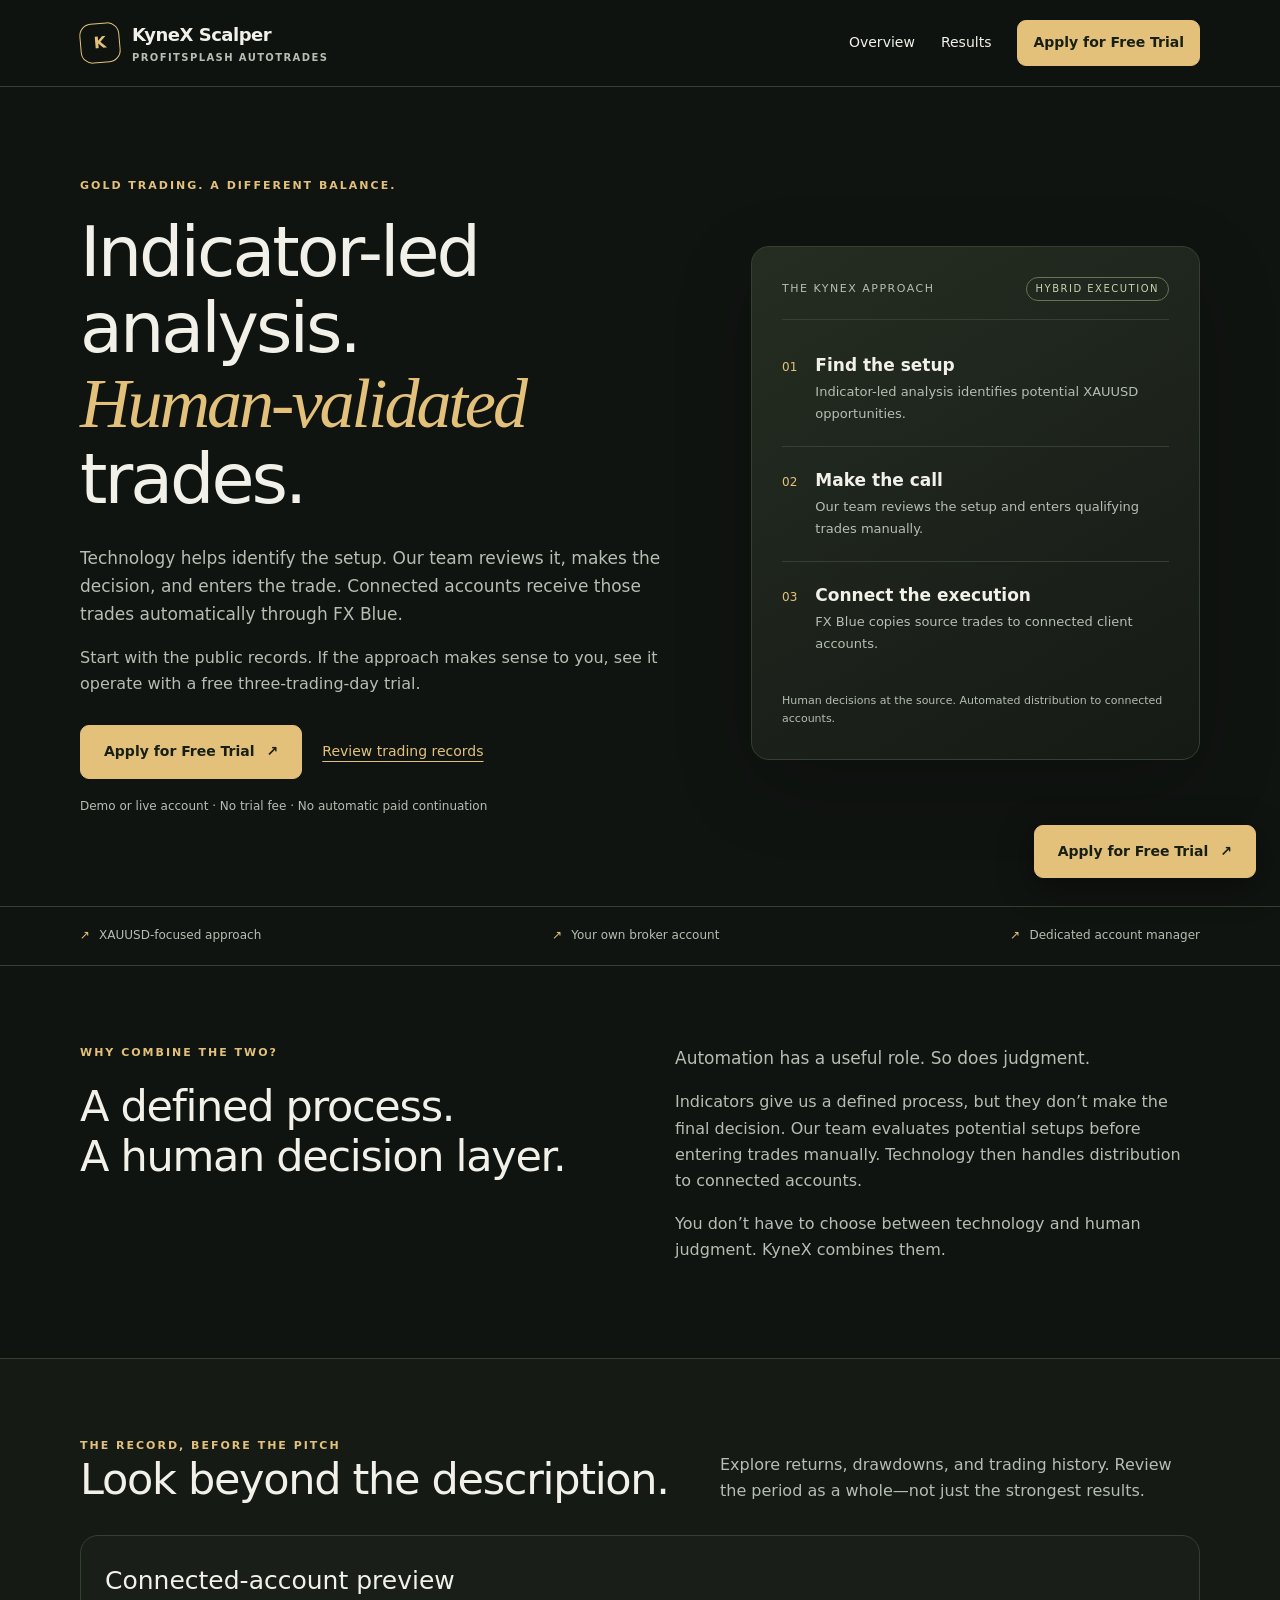
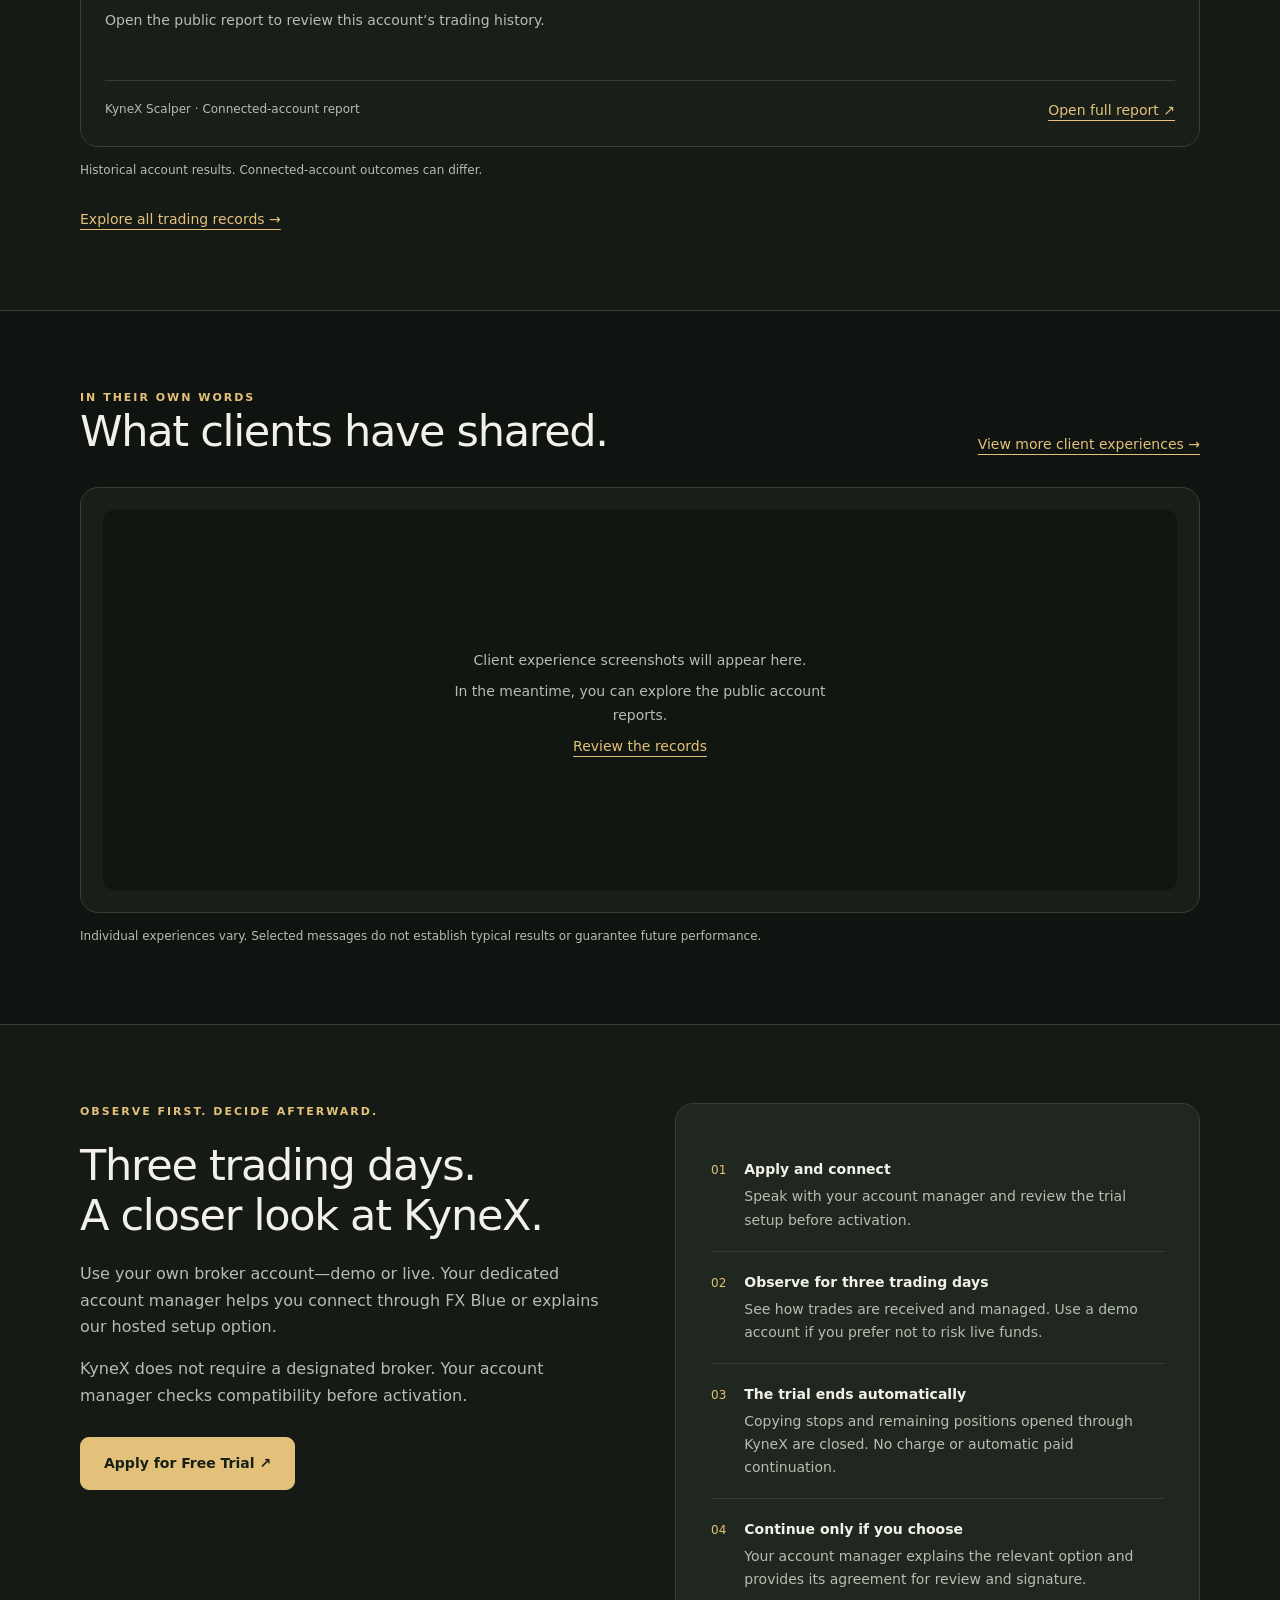
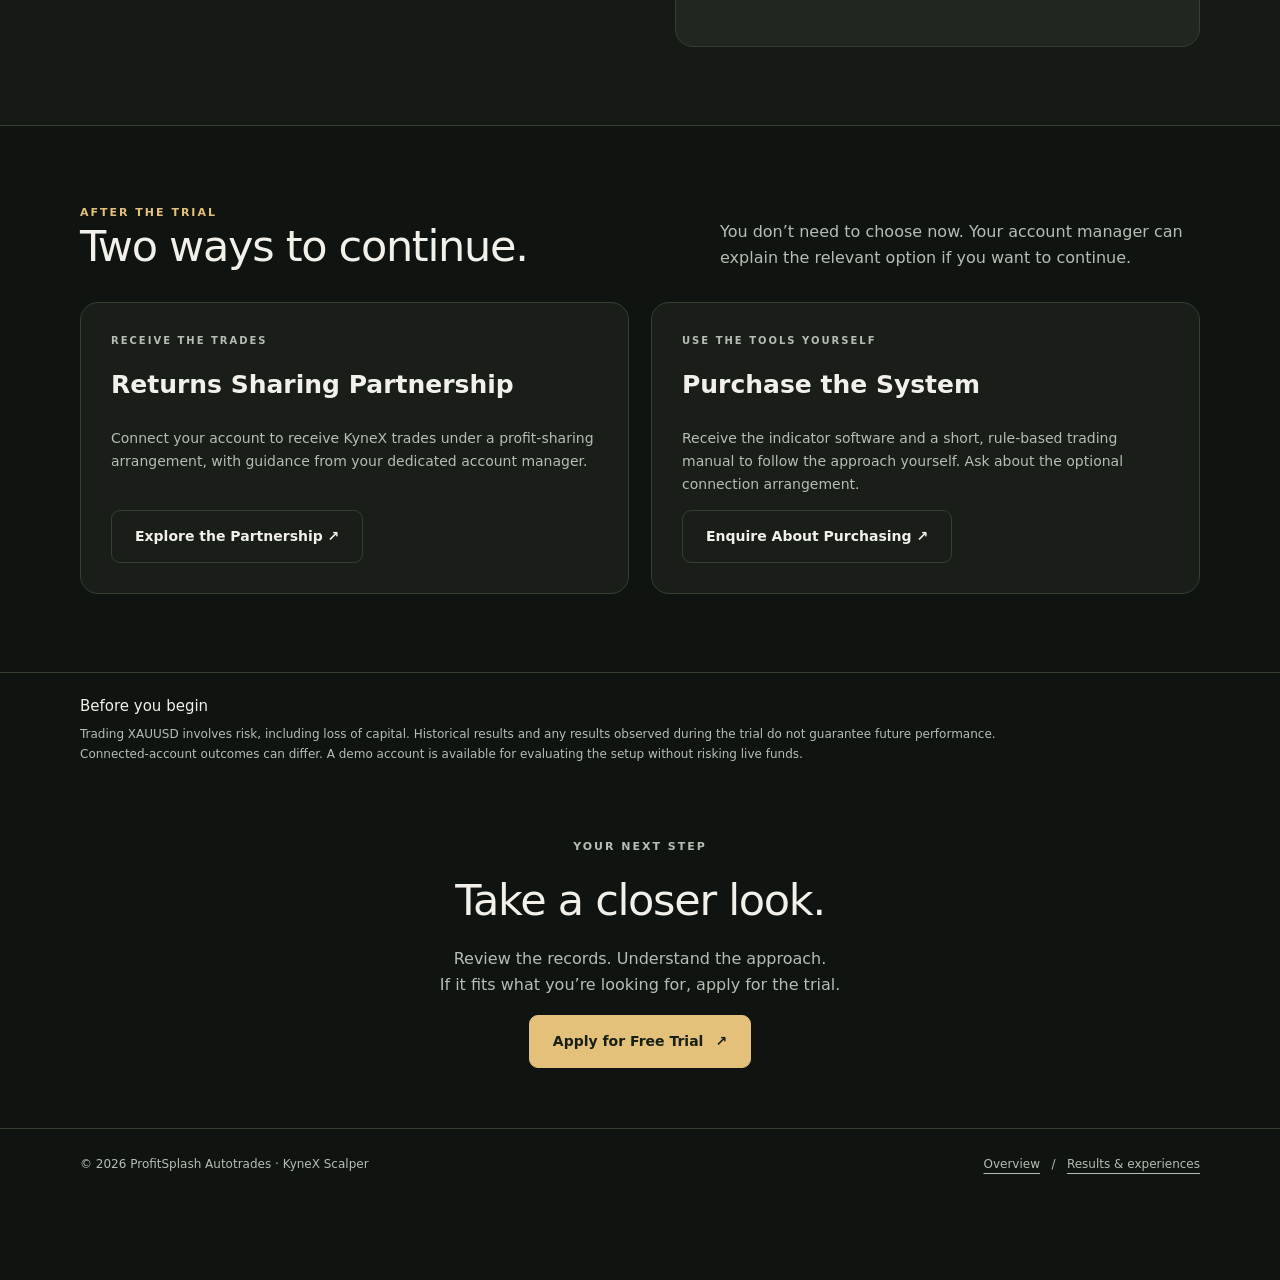
==== kynex-github-pages/index.html @ 438bd8d7 "Add files via upload" ====
<!doctype html>
<html lang="en"><head><meta charset="utf-8"><meta name="viewport" content="width=device-width, initial-scale=1"><meta name="theme-color" content="#101411"><title>KyneX Scalper | ProfitSplash Autotrades</title><meta name="description" content="Indicator-led XAUUSD analysis, human-validated trades, and automated copying. Explore the records and apply for a free three-trading-day trial."><link rel="stylesheet" href="assets/styles.css"></head><body><a class="skip" href="#main">Skip to content</a>
<header class="header"><div class="wrap nav"><a class="brand" href="index.html" aria-label="KyneX Scalper home"><span class="mark" aria-hidden="true">K</span><span class="brand-name">KyneX Scalper<small>ProfitSplash Autotrades</small></span></a><nav class="navlinks" aria-label="Main navigation"><a class="nav-home" href="index.html">Overview</a><a href="results.html" >Results</a><a class="btn small" data-contact="trial" href="https://t.me/theegreatdavid">Apply for Free Trial</a></nav></div></header><main id="main">
<section class="hero"><div class="wrap hero-grid"><div><p class="eyebrow">Gold trading. A different balance.</p><h1>Indicator-led analysis.<br><em>Human-validated</em> trades.</h1><p class="lead">Technology helps identify the setup. Our team reviews it, makes the decision, and enters the trade. Connected accounts receive those trades automatically through FX Blue.</p><p class="muted">Start with the public records. If the approach makes sense to you, see it operate with a free three-trading-day trial.</p><div class="actions"><a class="btn" data-contact="trial" href="https://t.me/theegreatdavid">Apply for Free Trial <span aria-hidden="true">↗</span></a><a class="textlink" href="results.html">Review trading records</a></div><p class="micro">Demo or live account · No trial fee · No automatic paid continuation</p></div><aside class="process-card" aria-label="How the trading process works"><div class="card-top"><span>The KyneX approach</span><span class="pill">Hybrid execution</span></div><div class="process-row"><span class="stepnum">01</span><div><h3>Find the setup</h3><p>Indicator-led analysis identifies potential XAUUSD opportunities.</p></div></div><div class="process-row"><span class="stepnum">02</span><div><h3>Make the call</h3><p>Our team reviews the setup and enters qualifying trades manually.</p></div></div><div class="process-row"><span class="stepnum">03</span><div><h3>Connect the execution</h3><p>FX Blue copies source trades to connected client accounts.</p></div></div><p class="card-note">Human decisions at the source. Automated distribution to connected accounts.</p></aside></div></section>
<div class="band"><div class="wrap"><span>XAUUSD-focused approach</span><span>Your own broker account</span><span>Dedicated account manager</span></div></div>
<section class="section"><div class="wrap split"><div><p class="eyebrow">Why combine the two?</p><h2>A defined process.<br>A human decision layer.</h2></div><div><p class="lead">Automation has a useful role. So does judgment.</p><p class="muted">Indicators give us a defined process, but they don’t make the final decision. Our team evaluates potential setups before entering trades manually. Technology then handles distribution to connected accounts.</p><p class="muted">You don’t have to choose between technology and human judgment. KyneX combines them.</p></div></div></section>
<section class="section alt" id="performance"><div class="wrap"><div class="section-head"><div><p class="eyebrow">The record, before the pitch</p><h2>Look beyond the description.</h2></div><p class="muted">Explore returns, drawdowns, and trading history. Review the period as a whole—not just the strongest results.</p></div><div class="widget-frame"><!-- SHOWMYTRADES HOME WIDGET: Paste the official embed code inside the next div. --><div class="widget-slot" id="home-account-widget"></div><div class="widget-bottom"><span>KyneX Scalper · Connected-account report</span><a class="textlink" href="https://showmytrades.com/account/kynex-scalper" target="_blank" rel="noopener noreferrer">Open full report ↗</a></div></div><p class="fine">Historical account results. Connected-account outcomes can differ.</p><div class="actions"><a class="textlink" href="results.html">Explore all trading records →</a></div></div></section>
<section class="section" id="experiences"><div class="wrap"><div class="section-head"><div><p class="eyebrow">In their own words</p><h2>What clients have shared.</h2></div><a class="textlink" href="results.html#client-experiences">View more client experiences →</a></div><div class="carousel" id="testimonial-carousel" role="region" aria-roledescription="carousel" aria-label="Client experiences"><div class="carousel-stage" id="carousel-stage"><div class="empty-state"><p>Client experience screenshots will appear here.</p><p>In the meantime, you can explore the public account reports.</p><a class="textlink" href="results.html">Review the records</a></div></div><div class="carousel-controls" id="carousel-controls" hidden><button class="iconbtn" id="previous-slide" aria-label="Previous screenshot">←</button><span class="counter" id="slide-counter" aria-live="polite"></span><button class="iconbtn" id="next-slide" aria-label="Next screenshot">→</button><button class="iconbtn" id="toggle-rotation">Pause</button></div><div class="carousel-end" id="carousel-end" hidden><a class="textlink" href="results.html#client-experiences">View more client experiences →</a></div></div><p class="fine">Individual experiences vary. Selected messages do not establish typical results or guarantee future performance.</p></div></section>
<section class="section alt" id="trial"><div class="wrap split"><div><p class="eyebrow">Observe first. Decide afterward.</p><h2>Three trading days.<br>A closer look at KyneX.</h2><p class="muted">Use your own broker account—demo or live. Your dedicated account manager helps you connect through FX Blue or explains our hosted setup option.</p><p class="muted">KyneX does not require a designated broker. Your account manager checks compatibility before activation.</p><div class="actions"><a class="btn" data-contact="trial" href="https://t.me/theegreatdavid">Apply for Free Trial ↗</a></div></div><div class="trial-box"><ol class="trial-list"><li><div><strong>Apply and connect</strong>Speak with your account manager and review the trial setup before activation.</div></li><li><div><strong>Observe for three trading days</strong>See how trades are received and managed. Use a demo account if you prefer not to risk live funds.</div></li><li><div><strong>The trial ends automatically</strong>Copying stops and remaining positions opened through KyneX are closed. No charge or automatic paid continuation.</div></li><li><div><strong>Continue only if you choose</strong>Your account manager explains the relevant option and provides its agreement for review and signature.</div></li></ol></div></div></section>
<section class="section" id="options"><div class="wrap"><div class="section-head"><div><p class="eyebrow">After the trial</p><h2>Two ways to continue.</h2></div><p class="muted">You don’t need to choose now. Your account manager can explain the relevant option if you want to continue.</p></div><div class="plans"><article class="plan"><p class="eyebrow">Receive the trades</p><h3>Returns Sharing Partnership</h3><p>Connect your account to receive KyneX trades under a profit-sharing arrangement, with guidance from your dedicated account manager.</p><a class="btn outline" data-contact="partnership" href="https://t.me/theegreatdavid">Explore the Partnership ↗</a></article><article class="plan"><p class="eyebrow">Use the tools yourself</p><h3>Purchase the System</h3><p>Receive the indicator software and a short, rule-based trading manual to follow the approach yourself. Ask about the optional connection arrangement.</p><a class="btn outline" data-contact="purchase" href="https://t.me/theegreatdavid">Enquire About Purchasing ↗</a></article></div></div></section></main><section class="risk"><div class="wrap"><h2>Before you begin</h2><p>Trading XAUUSD involves risk, including loss of capital. Historical results and any results observed during the trial do not guarantee future performance. Connected-account outcomes can differ. A demo account is available for evaluating the setup without risking live funds.</p></div></section>
<section class="closing"><div class="wrap"><p class="eyebrow">Your next step</p><h2>Take a closer look.</h2><p>Review the records. Understand the approach.<br>If it fits what you’re looking for, apply for the trial.</p><a class="btn" data-contact="trial" href="https://t.me/theegreatdavid">Apply for Free Trial <span aria-hidden="true">↗</span></a></div></section>
<footer><div class="wrap"><span>© <span data-year></span> ProfitSplash Autotrades · KyneX Scalper</span><span><a href="index.html">Overview</a> &nbsp; / &nbsp; <a href="results.html">Results &amp; experiences</a></span></div></footer>
<a class="btn floating" data-contact="trial" href="https://t.me/theegreatdavid">Apply for Free Trial <span aria-hidden="true">↗</span></a>
<dialog class="dialog" id="image-dialog" aria-labelledby="image-title"><div class="dialog-head"><p id="image-title">Client experience</p><button class="iconbtn" id="dialog-close" aria-label="Close enlarged screenshot">Close ×</button></div><img id="dialog-image" alt=""></dialog>
<script src="assets/config.js"></script><script src="assets/main.js"></script></body></html>
---- kynex-github-pages/assets/styles.css ----
:root{--bg:#101411;--surface:#191e19;--surface2:#20271f;--text:#f2f1e9;--muted:#b5beb2;--line:#344031;--accent:#e3c17b;--ink:#182016;--radius:18px}*{box-sizing:border-box}html{scroll-behavior:smooth;scroll-padding-top:100px}body{margin:0;background:var(--bg);color:var(--text);font:16px/1.65 system-ui,-apple-system,BlinkMacSystemFont,"Segoe UI",sans-serif}a{color:inherit;text-underline-offset:5px}button{font:inherit}button,a{-webkit-tap-highlight-color:transparent}button:focus-visible,a:focus-visible{outline:3px solid var(--accent);outline-offset:5px}button{cursor:pointer}img{max-width:100%;display:block}.wrap{width:min(1120px,calc(100% - 48px));margin:auto}.skip{position:absolute;left:12px;top:-90px;background:var(--accent);color:var(--ink);padding:12px;z-index:50}.skip:focus{top:10px}.header{position:sticky;top:0;z-index:20;background:#101411f2;border-bottom:1px solid var(--line);backdrop-filter:blur(14px)}.nav{min-height:86px;display:flex;align-items:center;justify-content:space-between;gap:24px}.brand{text-decoration:none;display:flex;gap:12px;align-items:center}.mark{width:40px;height:40px;display:grid;place-items:center;border:1px solid var(--accent);border-radius:12px;color:var(--accent);font-weight:750;transform:rotate(-5deg)}.brand-name{font-size:18px;font-weight:650;letter-spacing:-.5px}.brand small{display:block;font-size:10px;color:var(--muted);letter-spacing:1.4px;text-transform:uppercase}.navlinks{display:flex;gap:26px;align-items:center}.navlinks a{text-decoration:none;font-size:14px}.navlinks a[aria-current]{color:var(--accent)}.btn{display:inline-flex;align-items:center;justify-content:center;gap:12px;background:var(--accent);color:var(--ink);padding:14px 23px;border-radius:9px;text-decoration:none;border:1px solid var(--accent);font-size:14px;font-weight:650;transition:transform .2s,background .2s}.btn:hover{background:#f0d69e;transform:translateY(-2px)}.btn.outline{background:transparent;color:var(--text);border-color:var(--line)}.btn.small{padding:10px 15px}.textlink{color:var(--accent);font-size:14px}.eyebrow{text-transform:uppercase;letter-spacing:2px;font-size:11px;font-weight:650;color:var(--accent);margin:0 0 20px}.hero{padding:90px 0 78px;position:relative;overflow:hidden}.hero-grid{display:grid;grid-template-columns:1.35fr 1fr;gap:65px;align-items:center}h1,h2,h3,p{margin-top:0}h1{font-size:clamp(40px,5.7vw,70px);font-weight:500;line-height:1.08;letter-spacing:-3px;margin-bottom:26px}h1 em{font-family:Georgia,serif;font-weight:400;color:var(--accent)}h2{font-size:clamp(29px,3.5vw,43px);line-height:1.16;font-weight:500;letter-spacing:-1.3px;margin-bottom:20px}h3{font-size:20px;font-weight:550;line-height:1.3}.lead{font-size:17px;color:var(--muted);max-width:610px}.actions{display:flex;gap:20px;align-items:center;flex-wrap:wrap;margin-top:28px}.micro{font-size:12px;color:var(--muted);margin-top:18px}.process-card{border:1px solid var(--line);border-radius:var(--radius);padding:30px;background:linear-gradient(150deg,#252d22,#151a15);box-shadow:0 25px 80px #0003}.card-top{display:flex;justify-content:space-between;align-items:center;border-bottom:1px solid var(--line);padding-bottom:18px;margin-bottom:12px;font-size:11px;text-transform:uppercase;letter-spacing:1.5px;color:var(--muted)}.pill{border:1px solid #657454;border-radius:20px;padding:3px 9px;color:#c4d4ae;font-size:10px}.process-row{display:flex;gap:18px;padding:22px 0;border-bottom:1px solid var(--line)}.process-row:last-of-type{border-bottom:0}.stepnum{color:var(--accent);font-size:12px;padding-top:4px}.process-row h3{margin-bottom:5px;font-size:17px}.process-row p{font-size:13px;color:var(--muted);margin:0}.card-note{font-size:11px;color:var(--muted);margin:16px 0 0}.band{border-top:1px solid var(--line);border-bottom:1px solid var(--line);padding:19px 0}.band .wrap{display:flex;justify-content:space-between;gap:18px;flex-wrap:wrap;font-size:12px;color:var(--muted)}.band span:before{content:'↗';color:var(--accent);margin-right:9px}.section{padding:78px 0}.section.alt{background:#151a15;border-block:1px solid var(--line)}.split{display:grid;grid-template-columns:1fr 1fr;gap:70px;align-items:start}.muted{color:var(--muted)}.section-head{display:flex;justify-content:space-between;gap:30px;align-items:end;margin-bottom:30px}.section-head h2{margin-bottom:0}.section-head p{max-width:480px;margin-bottom:0}.widget-frame{border:1px solid var(--line);border-radius:var(--radius);background:var(--surface);padding:24px;overflow:hidden}.widget-slot:empty:before{content:'Connected-account preview';display:block;font-size:25px;color:var(--text);margin-bottom:8px}.widget-slot:empty:after{content:'Open the public report to review this account’s trading history.';display:block;color:var(--muted);font-size:14px}.widget-slot{min-height:120px}.widget-slot iframe{max-width:100%;border:0}.widget-bottom{padding-top:18px;border-top:1px solid var(--line);display:flex;gap:15px;justify-content:space-between;align-items:center;font-size:12px;color:var(--muted)}.fine{font-size:12px;color:var(--muted);margin:14px 0 0}.carousel{border:1px solid var(--line);border-radius:var(--radius);padding:22px;background:var(--surface)}.carousel-stage{height:380px;display:grid;place-items:center;overflow:hidden;background:#111610;border-radius:10px;touch-action:pan-y}.slide-button{width:100%;height:100%;border:0;background:transparent;padding:8px;display:grid;place-items:center}.slide-button img{height:100%;max-height:360px;width:100%;object-fit:contain}.empty-state{text-align:center;padding:30px;color:var(--muted);max-width:480px;font-size:14px}.empty-state p{margin:8px 0}.carousel-controls{display:flex;align-items:center;gap:12px;justify-content:center;padding-top:18px}.iconbtn{background:transparent;border:1px solid var(--line);border-radius:8px;color:var(--text);min-height:42px;min-width:42px;padding:6px 12px}.iconbtn:hover{border-color:var(--accent)}.iconbtn:disabled{opacity:.4;cursor:default}.counter{font-size:12px;min-width:65px;text-align:center;color:var(--muted)}.carousel-end{text-align:center;padding:18px 0 0}.trial-box{background:var(--surface2);border:1px solid var(--line);padding:35px;border-radius:var(--radius)}.trial-list{list-style:none;margin:0;padding:0;counter-reset:trial}.trial-list li{display:flex;gap:18px;padding:19px 0;border-bottom:1px solid var(--line);font-size:14px;color:var(--muted)}.trial-list li:last-child{border-bottom:0}.trial-list li:before{counter-increment:trial;content:'0' counter(trial);color:var(--accent);font-size:12px;padding-top:3px}.trial-list strong{display:block;color:var(--text);font-weight:550;margin-bottom:4px}.plans{display:grid;grid-template-columns:1fr 1fr;gap:22px}.plan{padding:30px;border:1px solid var(--line);border-radius:var(--radius);display:flex;flex-direction:column;background:var(--surface)}.plan p{color:var(--muted);font-size:14px}.plan .btn{margin-top:auto;align-self:start}.plan .eyebrow{font-size:10px}.plan h3{font-size:25px}.risk{padding:25px 0;border-top:1px solid var(--line)}.risk h2{font-size:15px;letter-spacing:0;margin-bottom:10px}.risk p{max-width:950px;color:var(--muted);font-size:12px;margin:0}.closing{text-align:center;padding:48px 0 60px}.closing p{color:var(--muted)}footer{border-top:1px solid var(--line);padding:26px 0 105px;color:var(--muted);font-size:12px}footer .wrap{display:flex;justify-content:space-between;gap:20px;flex-wrap:wrap}.floating{position:fixed;bottom:calc(22px + env(safe-area-inset-bottom));right:24px;z-index:25;box-shadow:0 8px 35px #0007}.reports{display:grid;grid-template-columns:1fr 1fr;gap:24px}.report h3{margin-bottom:16px}.report .widget-slot{min-height:150px}.gallery{display:grid;grid-template-columns:repeat(3,1fr);gap:20px}.gallery-item{background:var(--surface);border:1px solid var(--line);border-radius:12px;padding:12px;cursor:pointer}.gallery-item img{width:100%;height:260px;object-fit:contain}.gallery-footer{text-align:center;margin-top:28px}.dialog{background:#111610;color:var(--text);border:1px solid var(--line);border-radius:14px;width:min(900px,95vw);max-height:94vh;padding:16px}.dialog::backdrop{background:#000d}.dialog-head{display:flex;align-items:center;justify-content:space-between;gap:20px;margin-bottom:12px}.dialog-head p{margin:0;color:var(--muted);font-size:12px}.dialog img{max-height:76vh;object-fit:contain;margin:auto}.sr-only{position:absolute;width:1px;height:1px;padding:0;margin:-1px;overflow:hidden;clip:rect(0,0,0,0);white-space:nowrap;border:0}.results-intro{padding:70px 0 35px;max-width:800px}.results-intro h1{font-size:clamp(40px,5vw,60px)}[hidden]{display:none!important}@media(max-width:850px){.hero-grid,.split{grid-template-columns:1fr;gap:35px}.hero{padding:55px 0}.hero-grid{max-width:650px}.process-card{padding:22px}.section{padding:55px 0}.section-head{align-items:start;flex-direction:column;gap:15px}.reports{grid-template-columns:1fr}.gallery{grid-template-columns:1fr 1fr}.navlinks{gap:17px}.navlinks .btn{display:none}}@media(max-width:520px){.wrap{width:calc(100% - 32px)}.nav{min-height:76px;gap:12px}.brand-name{font-size:16px}.brand small{font-size:8px}.mark{width:32px;height:32px}.navlinks{gap:12px}.navlinks a{font-size:12px}.nav-home{display:none}h1{letter-spacing:-1.8px}.plans{grid-template-columns:1fr}.trial-box,.plan,.widget-frame{padding:22px}.actions{gap:16px}.actions .btn{width:100%}.band .wrap{display:grid;gap:8px}.carousel{padding:12px}.carousel-stage{height:340px}.slide-button img{max-height:320px}.gallery{gap:12px}.gallery-item img{height:200px}.floating{right:16px;bottom:calc(14px + env(safe-area-inset-bottom));padding:12px 18px}.widget-bottom{align-items:start;flex-direction:column}.section-head .textlink{align-self:start}}@media(prefers-reduced-motion:reduce){html{scroll-behavior:auto}*,*:before,*:after{transition:none!important;animation:none!important}}
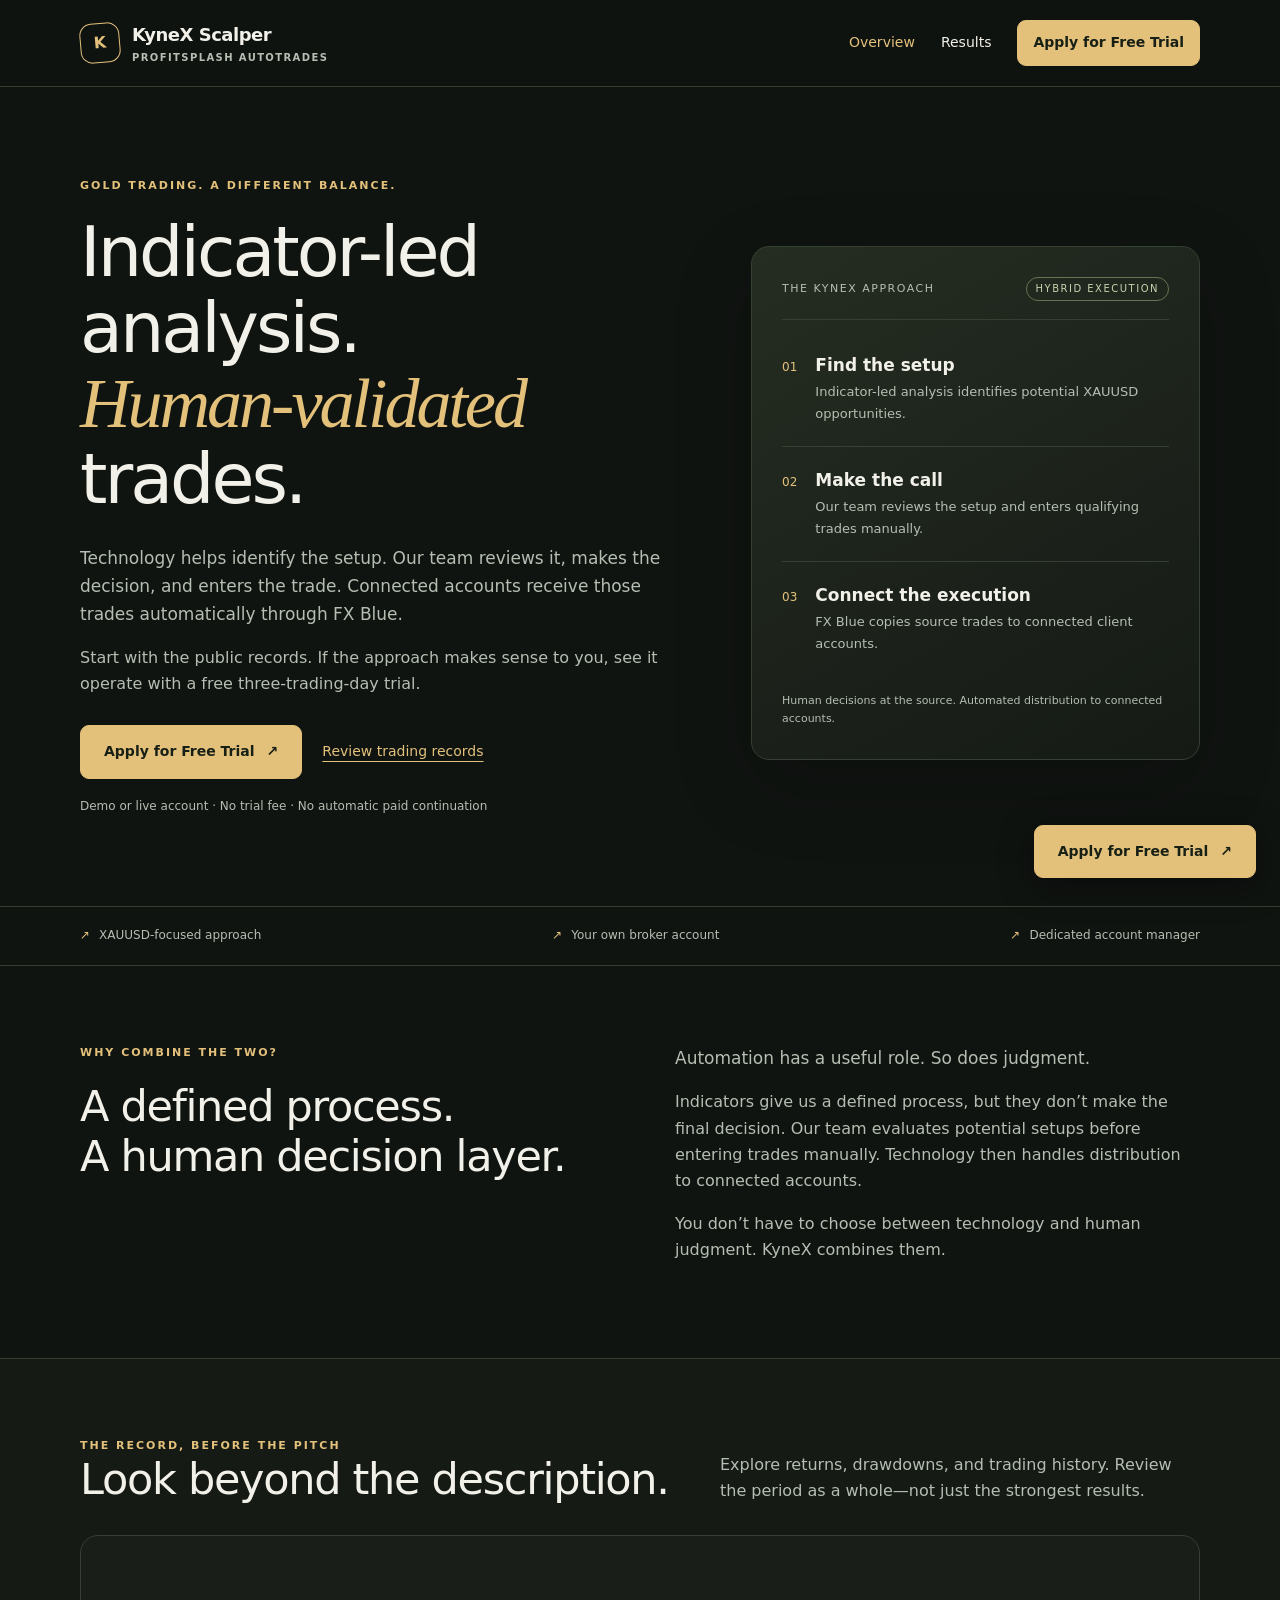
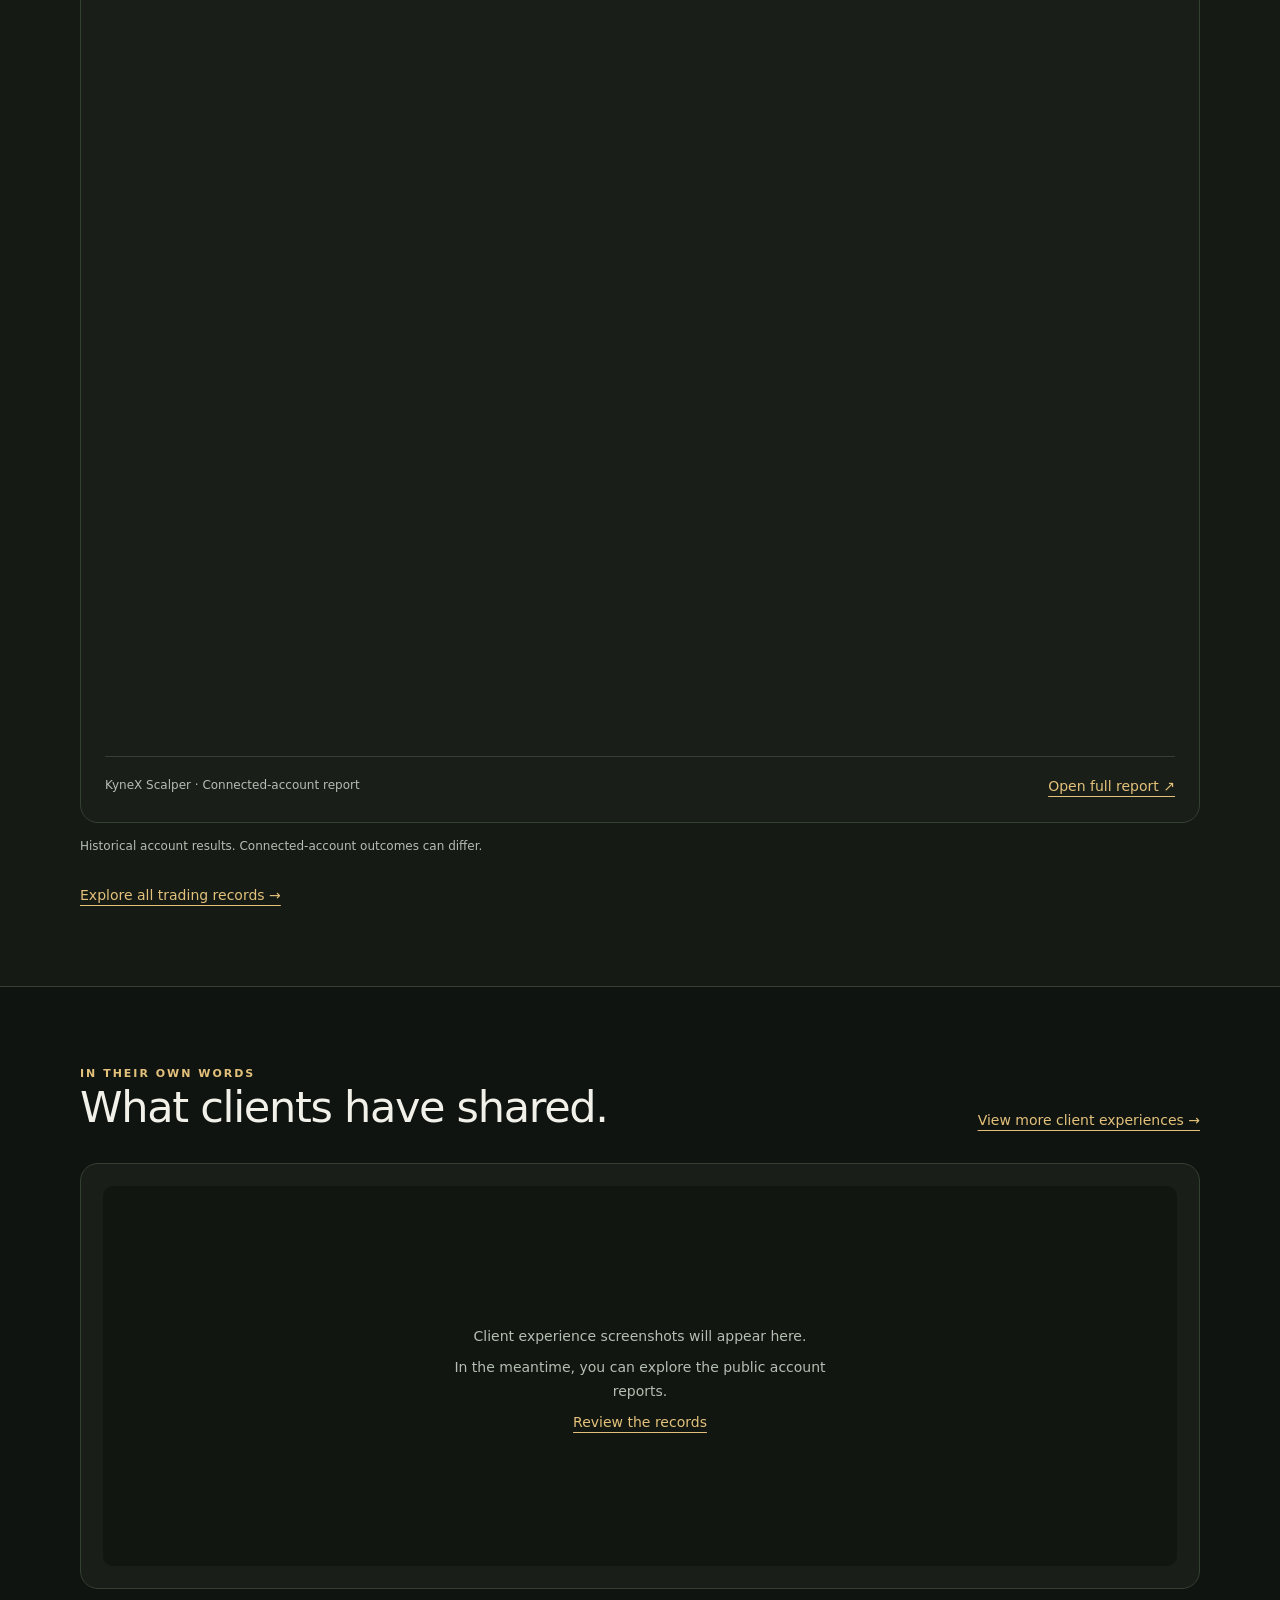
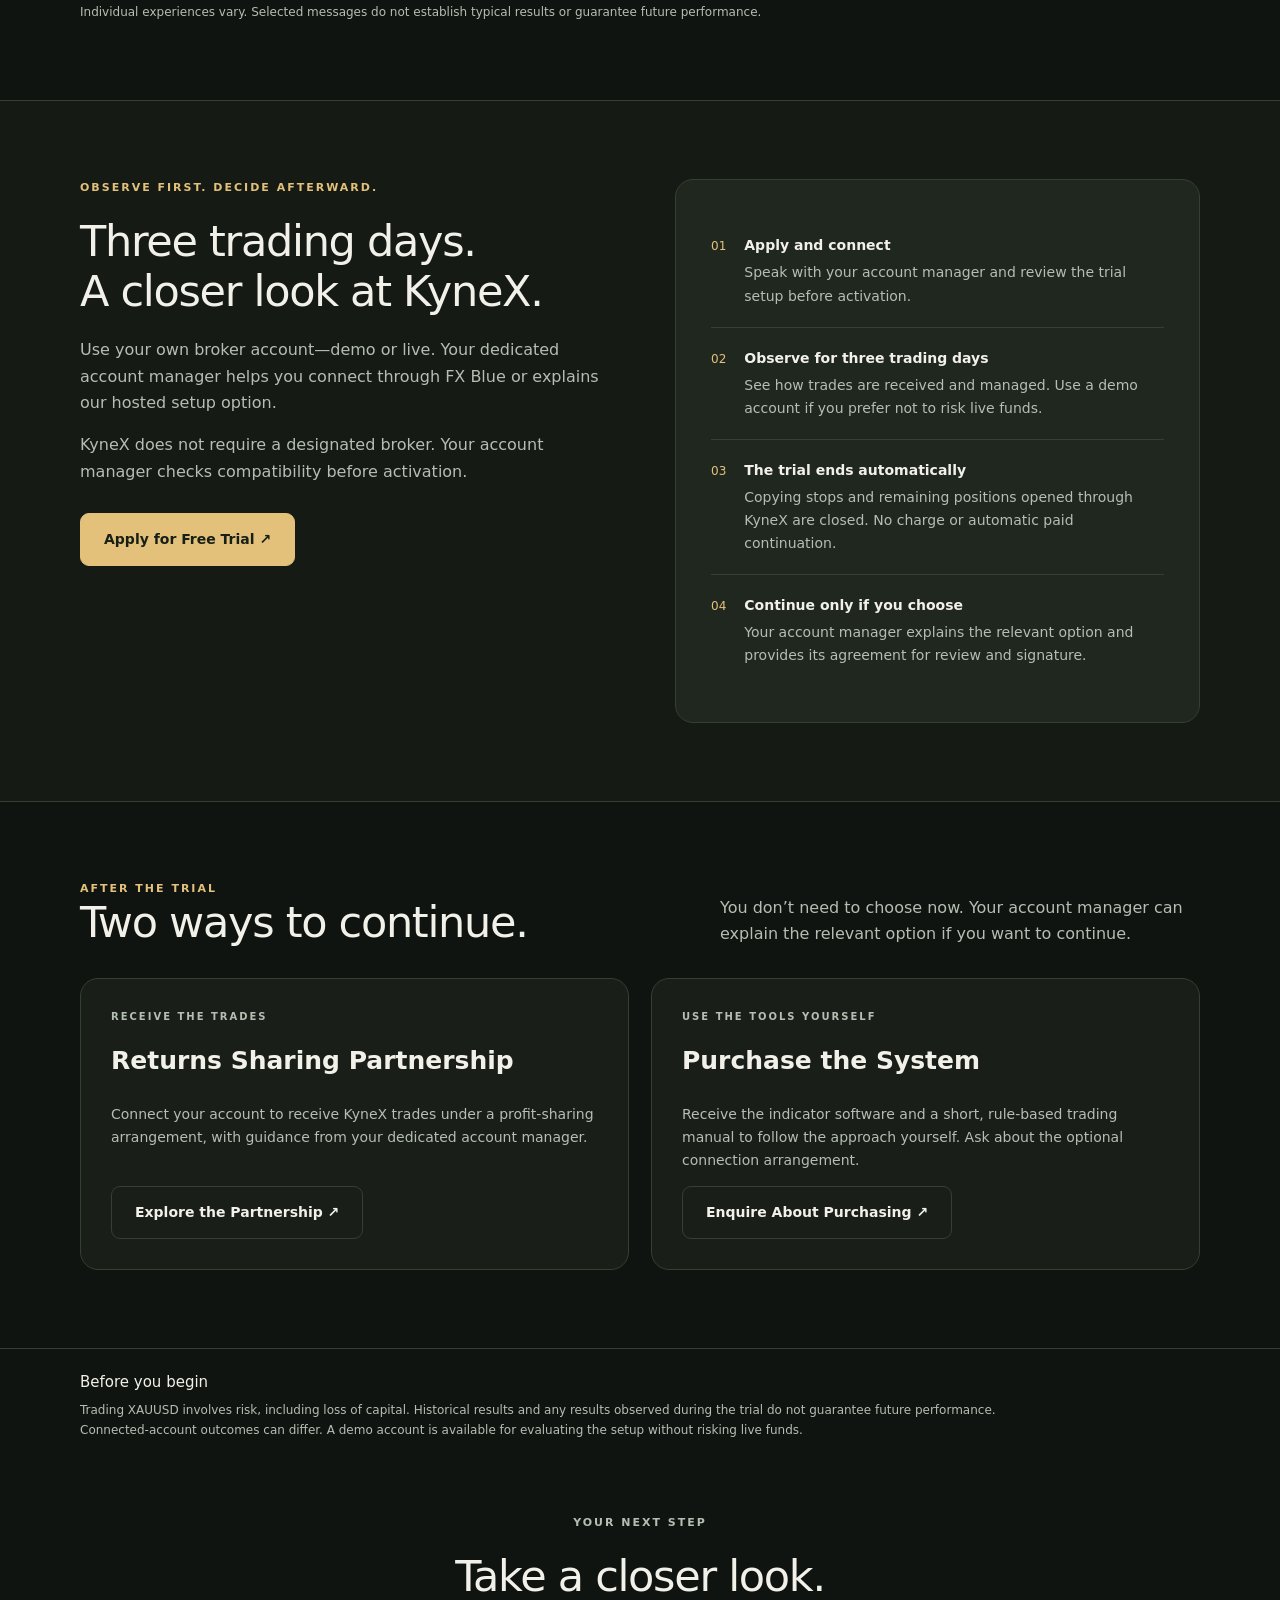
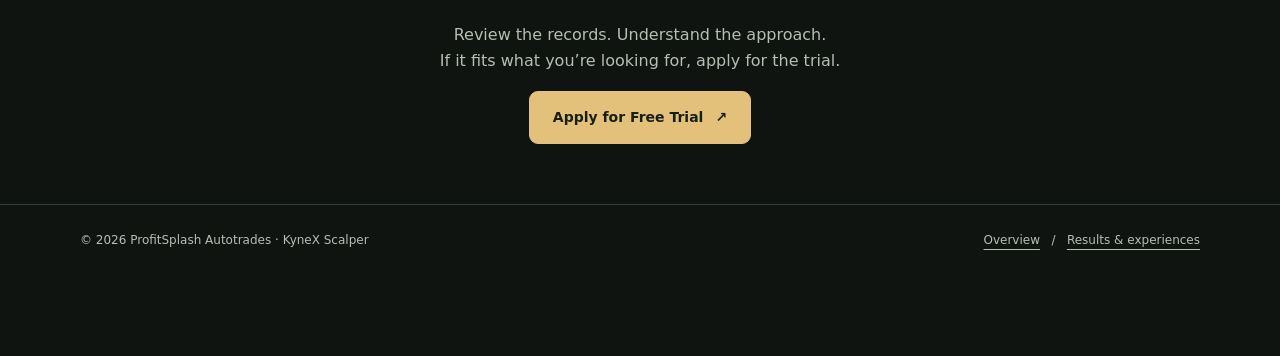
==== commit e2983277: "Update index.html" ====
--- a/kynex-github-pages/index.html
+++ b/kynex-github-pages/index.html
@@ -1,15 +1,624 @@
 <!doctype html>
-<html lang="en"><head><meta charset="utf-8"><meta name="viewport" content="width=device-width, initial-scale=1"><meta name="theme-color" content="#101411"><title>KyneX Scalper | ProfitSplash Autotrades</title><meta name="description" content="Indicator-led XAUUSD analysis, human-validated trades, and automated copying. Explore the records and apply for a free three-trading-day trial."><link rel="stylesheet" href="assets/styles.css"></head><body><a class="skip" href="#main">Skip to content</a>
-<header class="header"><div class="wrap nav"><a class="brand" href="index.html" aria-label="KyneX Scalper home"><span class="mark" aria-hidden="true">K</span><span class="brand-name">KyneX Scalper<small>ProfitSplash Autotrades</small></span></a><nav class="navlinks" aria-label="Main navigation"><a class="nav-home" href="index.html">Overview</a><a href="results.html" >Results</a><a class="btn small" data-contact="trial" href="https://t.me/theegreatdavid">Apply for Free Trial</a></nav></div></header><main id="main">
-<section class="hero"><div class="wrap hero-grid"><div><p class="eyebrow">Gold trading. A different balance.</p><h1>Indicator-led analysis.<br><em>Human-validated</em> trades.</h1><p class="lead">Technology helps identify the setup. Our team reviews it, makes the decision, and enters the trade. Connected accounts receive those trades automatically through FX Blue.</p><p class="muted">Start with the public records. If the approach makes sense to you, see it operate with a free three-trading-day trial.</p><div class="actions"><a class="btn" data-contact="trial" href="https://t.me/theegreatdavid">Apply for Free Trial <span aria-hidden="true">↗</span></a><a class="textlink" href="results.html">Review trading records</a></div><p class="micro">Demo or live account · No trial fee · No automatic paid continuation</p></div><aside class="process-card" aria-label="How the trading process works"><div class="card-top"><span>The KyneX approach</span><span class="pill">Hybrid execution</span></div><div class="process-row"><span class="stepnum">01</span><div><h3>Find the setup</h3><p>Indicator-led analysis identifies potential XAUUSD opportunities.</p></div></div><div class="process-row"><span class="stepnum">02</span><div><h3>Make the call</h3><p>Our team reviews the setup and enters qualifying trades manually.</p></div></div><div class="process-row"><span class="stepnum">03</span><div><h3>Connect the execution</h3><p>FX Blue copies source trades to connected client accounts.</p></div></div><p class="card-note">Human decisions at the source. Automated distribution to connected accounts.</p></aside></div></section>
-<div class="band"><div class="wrap"><span>XAUUSD-focused approach</span><span>Your own broker account</span><span>Dedicated account manager</span></div></div>
-<section class="section"><div class="wrap split"><div><p class="eyebrow">Why combine the two?</p><h2>A defined process.<br>A human decision layer.</h2></div><div><p class="lead">Automation has a useful role. So does judgment.</p><p class="muted">Indicators give us a defined process, but they don’t make the final decision. Our team evaluates potential setups before entering trades manually. Technology then handles distribution to connected accounts.</p><p class="muted">You don’t have to choose between technology and human judgment. KyneX combines them.</p></div></div></section>
-<section class="section alt" id="performance"><div class="wrap"><div class="section-head"><div><p class="eyebrow">The record, before the pitch</p><h2>Look beyond the description.</h2></div><p class="muted">Explore returns, drawdowns, and trading history. Review the period as a whole—not just the strongest results.</p></div><div class="widget-frame"><!-- SHOWMYTRADES HOME WIDGET: Paste the official embed code inside the next div. --><div class="widget-slot" id="home-account-widget"></div><div class="widget-bottom"><span>KyneX Scalper · Connected-account report</span><a class="textlink" href="https://showmytrades.com/account/kynex-scalper" target="_blank" rel="noopener noreferrer">Open full report ↗</a></div></div><p class="fine">Historical account results. Connected-account outcomes can differ.</p><div class="actions"><a class="textlink" href="results.html">Explore all trading records →</a></div></div></section>
-<section class="section" id="experiences"><div class="wrap"><div class="section-head"><div><p class="eyebrow">In their own words</p><h2>What clients have shared.</h2></div><a class="textlink" href="results.html#client-experiences">View more client experiences →</a></div><div class="carousel" id="testimonial-carousel" role="region" aria-roledescription="carousel" aria-label="Client experiences"><div class="carousel-stage" id="carousel-stage"><div class="empty-state"><p>Client experience screenshots will appear here.</p><p>In the meantime, you can explore the public account reports.</p><a class="textlink" href="results.html">Review the records</a></div></div><div class="carousel-controls" id="carousel-controls" hidden><button class="iconbtn" id="previous-slide" aria-label="Previous screenshot">←</button><span class="counter" id="slide-counter" aria-live="polite"></span><button class="iconbtn" id="next-slide" aria-label="Next screenshot">→</button><button class="iconbtn" id="toggle-rotation">Pause</button></div><div class="carousel-end" id="carousel-end" hidden><a class="textlink" href="results.html#client-experiences">View more client experiences →</a></div></div><p class="fine">Individual experiences vary. Selected messages do not establish typical results or guarantee future performance.</p></div></section>
-<section class="section alt" id="trial"><div class="wrap split"><div><p class="eyebrow">Observe first. Decide afterward.</p><h2>Three trading days.<br>A closer look at KyneX.</h2><p class="muted">Use your own broker account—demo or live. Your dedicated account manager helps you connect through FX Blue or explains our hosted setup option.</p><p class="muted">KyneX does not require a designated broker. Your account manager checks compatibility before activation.</p><div class="actions"><a class="btn" data-contact="trial" href="https://t.me/theegreatdavid">Apply for Free Trial ↗</a></div></div><div class="trial-box"><ol class="trial-list"><li><div><strong>Apply and connect</strong>Speak with your account manager and review the trial setup before activation.</div></li><li><div><strong>Observe for three trading days</strong>See how trades are received and managed. Use a demo account if you prefer not to risk live funds.</div></li><li><div><strong>The trial ends automatically</strong>Copying stops and remaining positions opened through KyneX are closed. No charge or automatic paid continuation.</div></li><li><div><strong>Continue only if you choose</strong>Your account manager explains the relevant option and provides its agreement for review and signature.</div></li></ol></div></div></section>
-<section class="section" id="options"><div class="wrap"><div class="section-head"><div><p class="eyebrow">After the trial</p><h2>Two ways to continue.</h2></div><p class="muted">You don’t need to choose now. Your account manager can explain the relevant option if you want to continue.</p></div><div class="plans"><article class="plan"><p class="eyebrow">Receive the trades</p><h3>Returns Sharing Partnership</h3><p>Connect your account to receive KyneX trades under a profit-sharing arrangement, with guidance from your dedicated account manager.</p><a class="btn outline" data-contact="partnership" href="https://t.me/theegreatdavid">Explore the Partnership ↗</a></article><article class="plan"><p class="eyebrow">Use the tools yourself</p><h3>Purchase the System</h3><p>Receive the indicator software and a short, rule-based trading manual to follow the approach yourself. Ask about the optional connection arrangement.</p><a class="btn outline" data-contact="purchase" href="https://t.me/theegreatdavid">Enquire About Purchasing ↗</a></article></div></div></section></main><section class="risk"><div class="wrap"><h2>Before you begin</h2><p>Trading XAUUSD involves risk, including loss of capital. Historical results and any results observed during the trial do not guarantee future performance. Connected-account outcomes can differ. A demo account is available for evaluating the setup without risking live funds.</p></div></section>
-<section class="closing"><div class="wrap"><p class="eyebrow">Your next step</p><h2>Take a closer look.</h2><p>Review the records. Understand the approach.<br>If it fits what you’re looking for, apply for the trial.</p><a class="btn" data-contact="trial" href="https://t.me/theegreatdavid">Apply for Free Trial <span aria-hidden="true">↗</span></a></div></section>
-<footer><div class="wrap"><span>© <span data-year></span> ProfitSplash Autotrades · KyneX Scalper</span><span><a href="index.html">Overview</a> &nbsp; / &nbsp; <a href="results.html">Results &amp; experiences</a></span></div></footer>
-<a class="btn floating" data-contact="trial" href="https://t.me/theegreatdavid">Apply for Free Trial <span aria-hidden="true">↗</span></a>
-<dialog class="dialog" id="image-dialog" aria-labelledby="image-title"><div class="dialog-head"><p id="image-title">Client experience</p><button class="iconbtn" id="dialog-close" aria-label="Close enlarged screenshot">Close ×</button></div><img id="dialog-image" alt=""></dialog>
-<script src="assets/config.js"></script><script src="assets/main.js"></script></body></html>+<html lang="en">
+<head>
+  <meta charset="utf-8">
+  <meta name="viewport" content="width=device-width, initial-scale=1">
+  <meta name="theme-color" content="#101411">
+
+  <title>KyneX Scalper | ProfitSplash Autotrades</title>
+
+  <meta
+    name="description"
+    content="Indicator-led XAUUSD analysis, human-validated trades, and automated copying. Explore the records and apply for a free three-trading-day trial."
+  >
+
+  <link rel="stylesheet" href="assets/styles.css">
+</head>
+
+<body>
+  <a class="skip" href="#main">Skip to content</a>
+
+  <!-- HEADER -->
+  <header class="header">
+    <div class="wrap nav">
+      <a
+        class="brand"
+        href="index.html"
+        aria-label="KyneX Scalper home"
+      >
+        <span class="mark" aria-hidden="true">K</span>
+
+        <span class="brand-name">
+          KyneX Scalper
+          <small>ProfitSplash Autotrades</small>
+        </span>
+      </a>
+
+      <nav class="navlinks" aria-label="Main navigation">
+        <a
+          class="nav-home"
+          href="index.html"
+          aria-current="page"
+        >
+          Overview
+        </a>
+
+        <a href="results.html">Results</a>
+
+        <a
+          class="btn small"
+          data-contact="trial"
+          href="https://t.me/theegreatdavid"
+        >
+          Apply for Free Trial
+        </a>
+      </nav>
+    </div>
+  </header>
+
+  <main id="main">
+
+    <!-- HERO -->
+    <section class="hero">
+      <div class="wrap hero-grid">
+        <div>
+          <p class="eyebrow">
+            Gold trading. A different balance.
+          </p>
+
+          <h1>
+            Indicator-led analysis.<br>
+            <em>Human-validated</em> trades.
+          </h1>
+
+          <p class="lead">
+            Technology helps identify the setup. Our team reviews it,
+            makes the decision, and enters the trade. Connected accounts
+            receive those trades automatically through FX Blue.
+          </p>
+
+          <p class="muted">
+            Start with the public records. If the approach makes sense
+            to you, see it operate with a free three-trading-day trial.
+          </p>
+
+          <div class="actions">
+            <a
+              class="btn"
+              data-contact="trial"
+              href="https://t.me/theegreatdavid"
+            >
+              Apply for Free Trial
+              <span aria-hidden="true">↗</span>
+            </a>
+
+            <a class="textlink" href="results.html">
+              Review trading records
+            </a>
+          </div>
+
+          <p class="micro">
+            Demo or live account · No trial fee · No automatic paid continuation
+          </p>
+        </div>
+
+        <aside
+          class="process-card"
+          aria-label="How the trading process works"
+        >
+          <div class="card-top">
+            <span>The KyneX approach</span>
+            <span class="pill">Hybrid execution</span>
+          </div>
+
+          <div class="process-row">
+            <span class="stepnum">01</span>
+
+            <div>
+              <h3>Find the setup</h3>
+
+              <p>
+                Indicator-led analysis identifies potential
+                XAUUSD opportunities.
+              </p>
+            </div>
+          </div>
+
+          <div class="process-row">
+            <span class="stepnum">02</span>
+
+            <div>
+              <h3>Make the call</h3>
+
+              <p>
+                Our team reviews the setup and enters
+                qualifying trades manually.
+              </p>
+            </div>
+          </div>
+
+          <div class="process-row">
+            <span class="stepnum">03</span>
+
+            <div>
+              <h3>Connect the execution</h3>
+
+              <p>
+                FX Blue copies source trades to connected
+                client accounts.
+              </p>
+            </div>
+          </div>
+
+          <p class="card-note">
+            Human decisions at the source. Automated distribution
+            to connected accounts.
+          </p>
+        </aside>
+      </div>
+    </section>
+
+    <!-- FEATURE BAND -->
+    <div class="band">
+      <div class="wrap">
+        <span>XAUUSD-focused approach</span>
+        <span>Your own broker account</span>
+        <span>Dedicated account manager</span>
+      </div>
+    </div>
+
+    <!-- HYBRID APPROACH -->
+    <section class="section">
+      <div class="wrap split">
+        <div>
+          <p class="eyebrow">Why combine the two?</p>
+
+          <h2>
+            A defined process.<br>
+            A human decision layer.
+          </h2>
+        </div>
+
+        <div>
+          <p class="lead">
+            Automation has a useful role. So does judgment.
+          </p>
+
+          <p class="muted">
+            Indicators give us a defined process, but they don’t make
+            the final decision. Our team evaluates potential setups
+            before entering trades manually. Technology then handles
+            distribution to connected accounts.
+          </p>
+
+          <p class="muted">
+            You don’t have to choose between technology and human
+            judgment. KyneX combines them.
+          </p>
+        </div>
+      </div>
+    </section>
+
+    <!-- PERFORMANCE AND SHOWMYTRADES WIDGET -->
+    <section class="section alt" id="performance">
+      <div class="wrap">
+        <div class="section-head">
+          <div>
+            <p class="eyebrow">The record, before the pitch</p>
+            <h2>Look beyond the description.</h2>
+          </div>
+
+          <p class="muted">
+            Explore returns, drawdowns, and trading history.
+            Review the period as a whole—not just the strongest results.
+          </p>
+        </div>
+
+        <div class="widget-frame">
+
+          <!-- SHOWMYTRADES HOME WIDGET -->
+          <div class="widget-slot" id="home-account-widget">
+            <iframe
+              id="smt-stats-qxel0zdiq"
+              title="KyneX Scalper connected-account performance on ShowMyTrades"
+              src="https://showmytrades.com/widget/kynex-scalper?type=complete&amp;theme=auto"
+              width="1500"
+              height="796"
+              loading="lazy"
+              style="display: block; width: 100%; max-width: 100%; border: 0; border-radius: 8px;"
+            ></iframe>
+          </div>
+
+          <div class="widget-bottom">
+            <span>
+              KyneX Scalper · Connected-account report
+            </span>
+
+            <a
+              class="textlink"
+              href="https://showmytrades.com/account/kynex-scalper"
+              target="_blank"
+              rel="noopener noreferrer"
+            >
+              Open full report ↗
+            </a>
+          </div>
+        </div>
+
+        <p class="fine">
+          Historical account results. Connected-account outcomes can differ.
+        </p>
+
+        <div class="actions">
+          <a class="textlink" href="results.html">
+            Explore all trading records →
+          </a>
+        </div>
+      </div>
+    </section>
+
+    <!-- CLIENT EXPERIENCES -->
+    <section class="section" id="experiences">
+      <div class="wrap">
+        <div class="section-head">
+          <div>
+            <p class="eyebrow">In their own words</p>
+            <h2>What clients have shared.</h2>
+          </div>
+
+          <a
+            class="textlink"
+            href="results.html#client-experiences"
+          >
+            View more client experiences →
+          </a>
+        </div>
+
+        <div
+          class="carousel"
+          id="testimonial-carousel"
+          role="region"
+          aria-roledescription="carousel"
+          aria-label="Client experiences"
+        >
+          <div class="carousel-stage" id="carousel-stage">
+            <div class="empty-state">
+              <p>
+                Client experience screenshots will appear here.
+              </p>
+
+              <p>
+                In the meantime, you can explore the public account reports.
+              </p>
+
+              <a class="textlink" href="results.html">
+                Review the records
+              </a>
+            </div>
+          </div>
+
+          <div
+            class="carousel-controls"
+            id="carousel-controls"
+            hidden
+          >
+            <button
+              class="iconbtn"
+              id="previous-slide"
+              type="button"
+              aria-label="Previous screenshot"
+            >
+              ←
+            </button>
+
+            <span
+              class="counter"
+              id="slide-counter"
+              aria-live="polite"
+            ></span>
+
+            <button
+              class="iconbtn"
+              id="next-slide"
+              type="button"
+              aria-label="Next screenshot"
+            >
+              →
+            </button>
+
+            <button
+              class="iconbtn"
+              id="toggle-rotation"
+              type="button"
+            >
+              Pause
+            </button>
+          </div>
+
+          <div
+            class="carousel-end"
+            id="carousel-end"
+            hidden
+          >
+            <a
+              class="textlink"
+              href="results.html#client-experiences"
+            >
+              View more client experiences →
+            </a>
+          </div>
+        </div>
+
+        <p class="fine">
+          Individual experiences vary. Selected messages do not establish
+          typical results or guarantee future performance.
+        </p>
+      </div>
+    </section>
+
+    <!-- FREE TRIAL -->
+    <section class="section alt" id="trial">
+      <div class="wrap split">
+        <div>
+          <p class="eyebrow">
+            Observe first. Decide afterward.
+          </p>
+
+          <h2>
+            Three trading days.<br>
+            A closer look at KyneX.
+          </h2>
+
+          <p class="muted">
+            Use your own broker account—demo or live. Your dedicated
+            account manager helps you connect through FX Blue or
+            explains our hosted setup option.
+          </p>
+
+          <p class="muted">
+            KyneX does not require a designated broker. Your account
+            manager checks compatibility before activation.
+          </p>
+
+          <div class="actions">
+            <a
+              class="btn"
+              data-contact="trial"
+              href="https://t.me/theegreatdavid"
+            >
+              Apply for Free Trial ↗
+            </a>
+          </div>
+        </div>
+
+        <div class="trial-box">
+          <ol class="trial-list">
+            <li>
+              <div>
+                <strong>Apply and connect</strong>
+
+                Speak with your account manager and review the trial
+                setup before activation.
+              </div>
+            </li>
+
+            <li>
+              <div>
+                <strong>Observe for three trading days</strong>
+
+                See how trades are received and managed. Use a demo
+                account if you prefer not to risk live funds.
+              </div>
+            </li>
+
+            <li>
+              <div>
+                <strong>The trial ends automatically</strong>
+
+                Copying stops and remaining positions opened through
+                KyneX are closed. No charge or automatic paid continuation.
+              </div>
+            </li>
+
+            <li>
+              <div>
+                <strong>Continue only if you choose</strong>
+
+                Your account manager explains the relevant option
+                and provides its agreement for review and signature.
+              </div>
+            </li>
+          </ol>
+        </div>
+      </div>
+    </section>
+
+    <!-- CONTINUATION OPTIONS -->
+    <section class="section" id="options">
+      <div class="wrap">
+        <div class="section-head">
+          <div>
+            <p class="eyebrow">After the trial</p>
+            <h2>Two ways to continue.</h2>
+          </div>
+
+          <p class="muted">
+            You don’t need to choose now. Your account manager can
+            explain the relevant option if you want to continue.
+          </p>
+        </div>
+
+        <div class="plans">
+          <article class="plan">
+            <p class="eyebrow">Receive the trades</p>
+
+            <h3>Returns Sharing Partnership</h3>
+
+            <p>
+              Connect your account to receive KyneX trades under a
+              profit-sharing arrangement, with guidance from your
+              dedicated account manager.
+            </p>
+
+            <a
+              class="btn outline"
+              data-contact="partnership"
+              href="https://t.me/theegreatdavid"
+            >
+              Explore the Partnership ↗
+            </a>
+          </article>
+
+          <article class="plan">
+            <p class="eyebrow">Use the tools yourself</p>
+
+            <h3>Purchase the System</h3>
+
+            <p>
+              Receive the indicator software and a short, rule-based
+              trading manual to follow the approach yourself. Ask
+              about the optional connection arrangement.
+            </p>
+
+            <a
+              class="btn outline"
+              data-contact="purchase"
+              href="https://t.me/theegreatdavid"
+            >
+              Enquire About Purchasing ↗
+            </a>
+          </article>
+        </div>
+      </div>
+    </section>
+  </main>
+
+  <!-- RISK INFORMATION -->
+  <section class="risk">
+    <div class="wrap">
+      <h2>Before you begin</h2>
+
+      <p>
+        Trading XAUUSD involves risk, including loss of capital.
+        Historical results and any results observed during the trial
+        do not guarantee future performance. Connected-account outcomes
+        can differ. A demo account is available for evaluating the
+        setup without risking live funds.
+      </p>
+    </div>
+  </section>
+
+  <!-- FINAL CTA -->
+  <section class="closing">
+    <div class="wrap">
+      <p class="eyebrow">Your next step</p>
+
+      <h2>Take a closer look.</h2>
+
+      <p>
+        Review the records. Understand the approach.<br>
+        If it fits what you’re looking for, apply for the trial.
+      </p>
+
+      <a
+        class="btn"
+        data-contact="trial"
+        href="https://t.me/theegreatdavid"
+      >
+        Apply for Free Trial
+        <span aria-hidden="true">↗</span>
+      </a>
+    </div>
+  </section>
+
+  <!-- FOOTER -->
+  <footer>
+    <div class="wrap">
+      <span>
+        © <span data-year></span>
+        ProfitSplash Autotrades · KyneX Scalper
+      </span>
+
+      <span>
+        <a href="index.html">Overview</a>
+        &nbsp; / &nbsp;
+        <a href="results.html">Results &amp; experiences</a>
+      </span>
+    </div>
+  </footer>
+
+  <!-- FLOATING TRIAL BUTTON -->
+  <a
+    class="btn floating"
+    data-contact="trial"
+    href="https://t.me/theegreatdavid"
+  >
+    Apply for Free Trial
+    <span aria-hidden="true">↗</span>
+  </a>
+
+  <!-- TESTIMONIAL IMAGE VIEWER -->
+  <dialog
+    class="dialog"
+    id="image-dialog"
+    aria-labelledby="image-title"
+  >
+    <div class="dialog-head">
+      <p id="image-title">Client experience</p>
+
+      <button
+        class="iconbtn"
+        id="dialog-close"
+        type="button"
+        aria-label="Close enlarged screenshot"
+      >
+        Close ×
+      </button>
+    </div>
+
+    <img id="dialog-image" alt="">
+  </dialog>
+
+  <!-- SHOWMYTRADES AUTOMATIC HEIGHT ADJUSTMENT -->
+  <script>
+    (function () {
+      var iframe = document.getElementById('smt-stats-qxel0zdiq');
+
+      if (!iframe) {
+        return;
+      }
+
+      window.addEventListener('message', function (event) {
+        if (
+          event.origin !== 'https://showmytrades.com' ||
+          event.source !== iframe.contentWindow
+        ) {
+          return;
+        }
+
+        var data = event.data;
+
+        if (
+          !data ||
+          typeof data !== 'object' ||
+          data.type !== 'widget-resize'
+        ) {
+          return;
+        }
+
+        var height = Number(data.height);
+
+        if (!Number.isFinite(height) || height <= 0) {
+          return;
+        }
+
+        iframe.height = String(Math.ceil(height));
+      });
+    })();
+  </script>
+
+  <!-- SITE CONFIGURATION AND INTERACTIONS -->
+  <script src="assets/config.js"></script>
+  <script src="assets/main.js"></script>
+</body>
+</html>
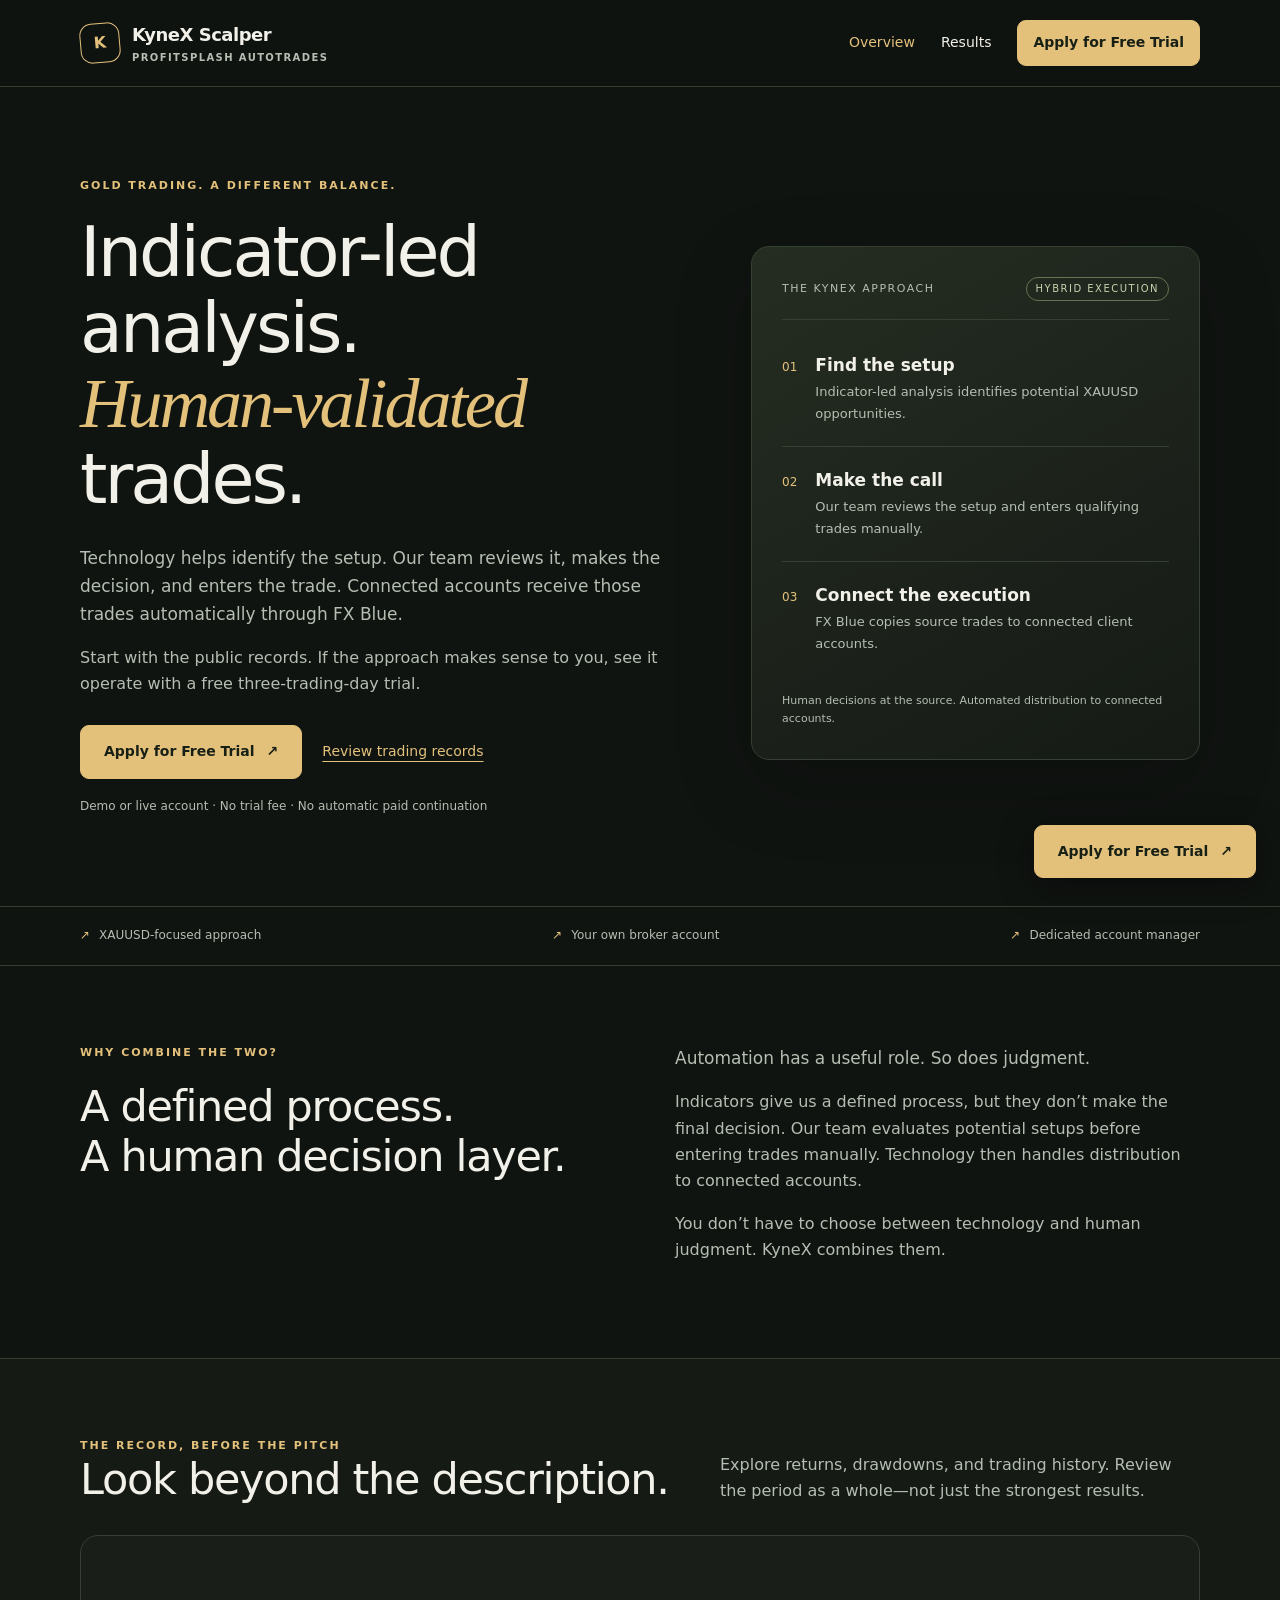
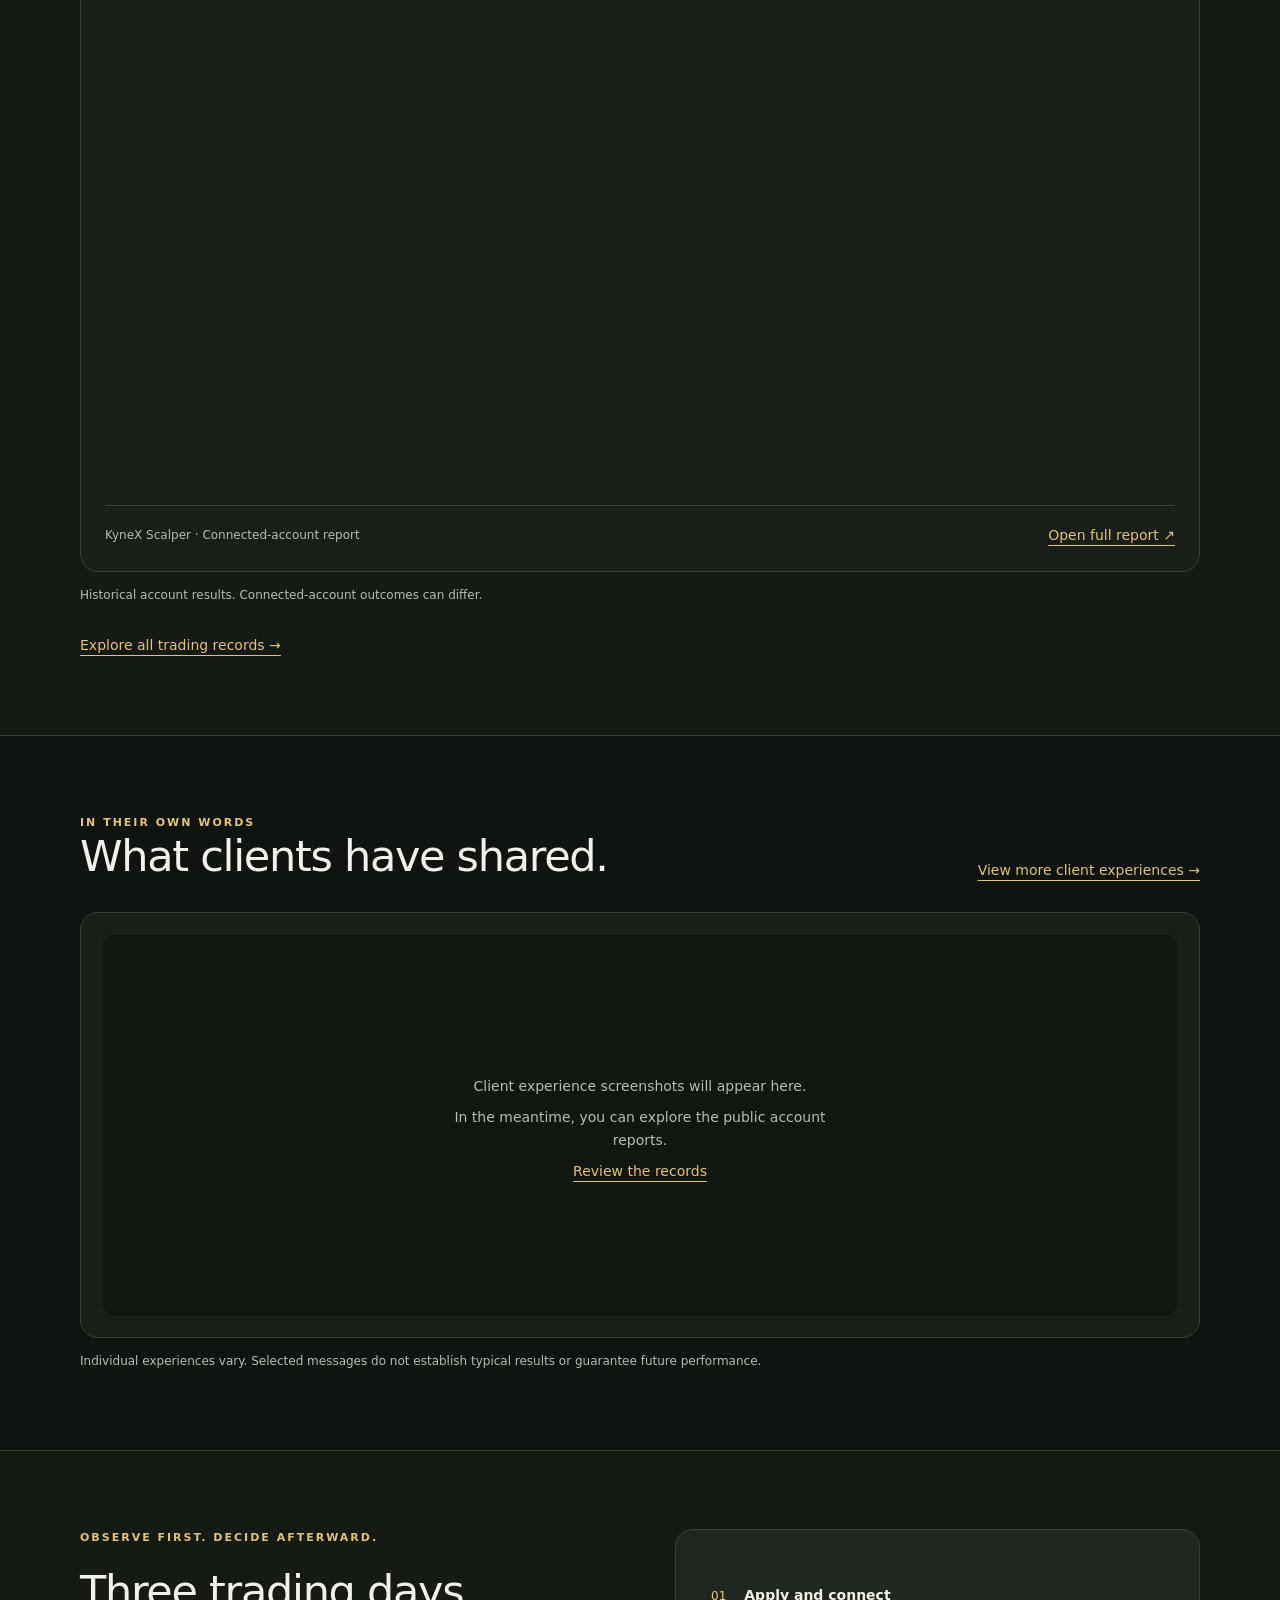
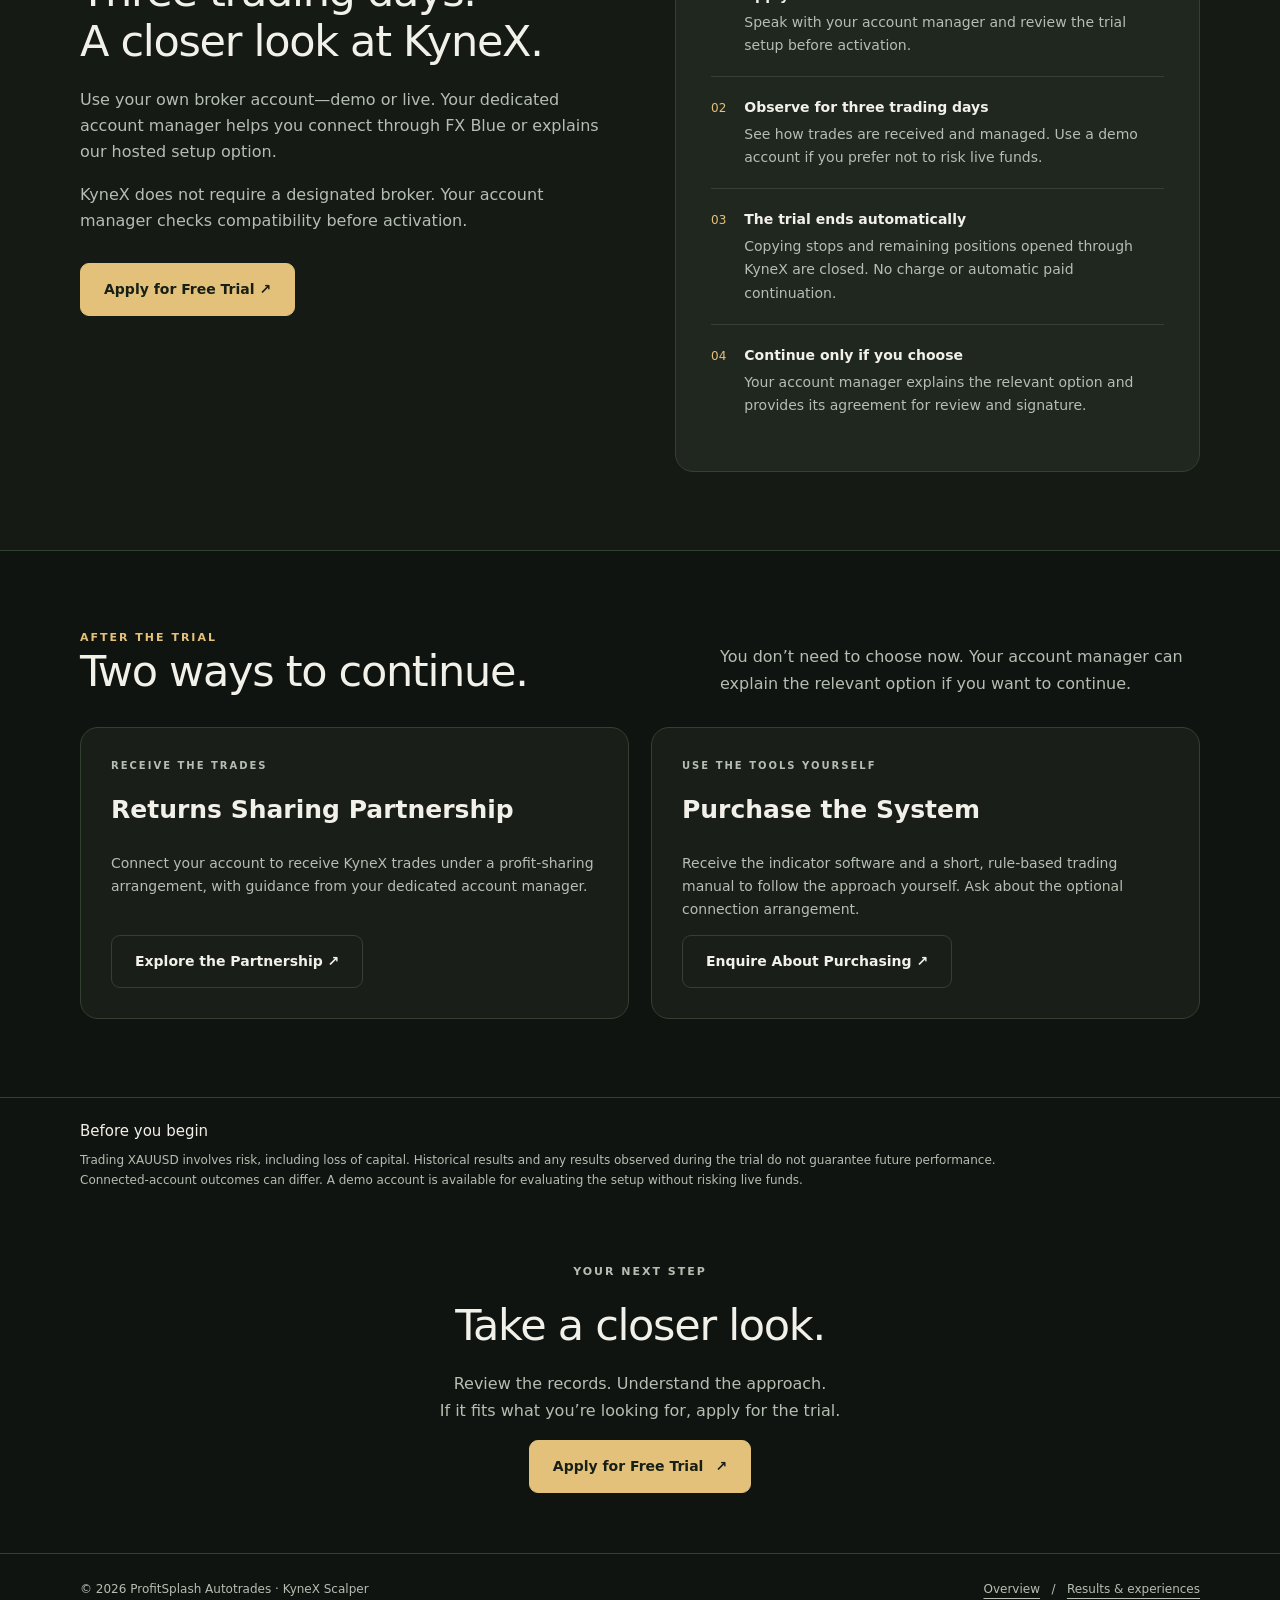
==== commit d33b62d3: "Update index.html" ====
--- a/kynex-github-pages/index.html
+++ b/kynex-github-pages/index.html
@@ -218,15 +218,25 @@
 
           <!-- SHOWMYTRADES HOME WIDGET -->
           <div class="widget-slot" id="home-account-widget">
-            <iframe
-              id="smt-stats-qxel0zdiq"
-              title="KyneX Scalper connected-account performance on ShowMyTrades"
-              src="https://showmytrades.com/widget/kynex-scalper?type=complete&amp;theme=auto"
-              width="1500"
-              height="796"
-              loading="lazy"
-              style="display: block; width: 100%; max-width: 100%; border: 0; border-radius: 8px;"
-            ></iframe>
+            <iframe 
+  id="smt-stats-ojutz1g8z" 
+  src="https://showmytrades.com/widget/kynex-scalper-4?type=equity&theme=auto" 
+  width="1000" 
+  height="537" 
+  loading="lazy" 
+  frameborder="0" 
+  style="border-radius: 8px; width: 1000px;">
+</iframe>
+<script>
+(function() {
+  var iframe = document.getElementById('smt-stats-ojutz1g8z');
+  window.addEventListener('message', function(e) {
+    if (e.data?.type === 'widget-resize' && e.source === iframe.contentWindow) {
+      iframe.height = e.data.height;
+    }
+  });
+})();
+</script>
           </div>
 
           <div class="widget-bottom">
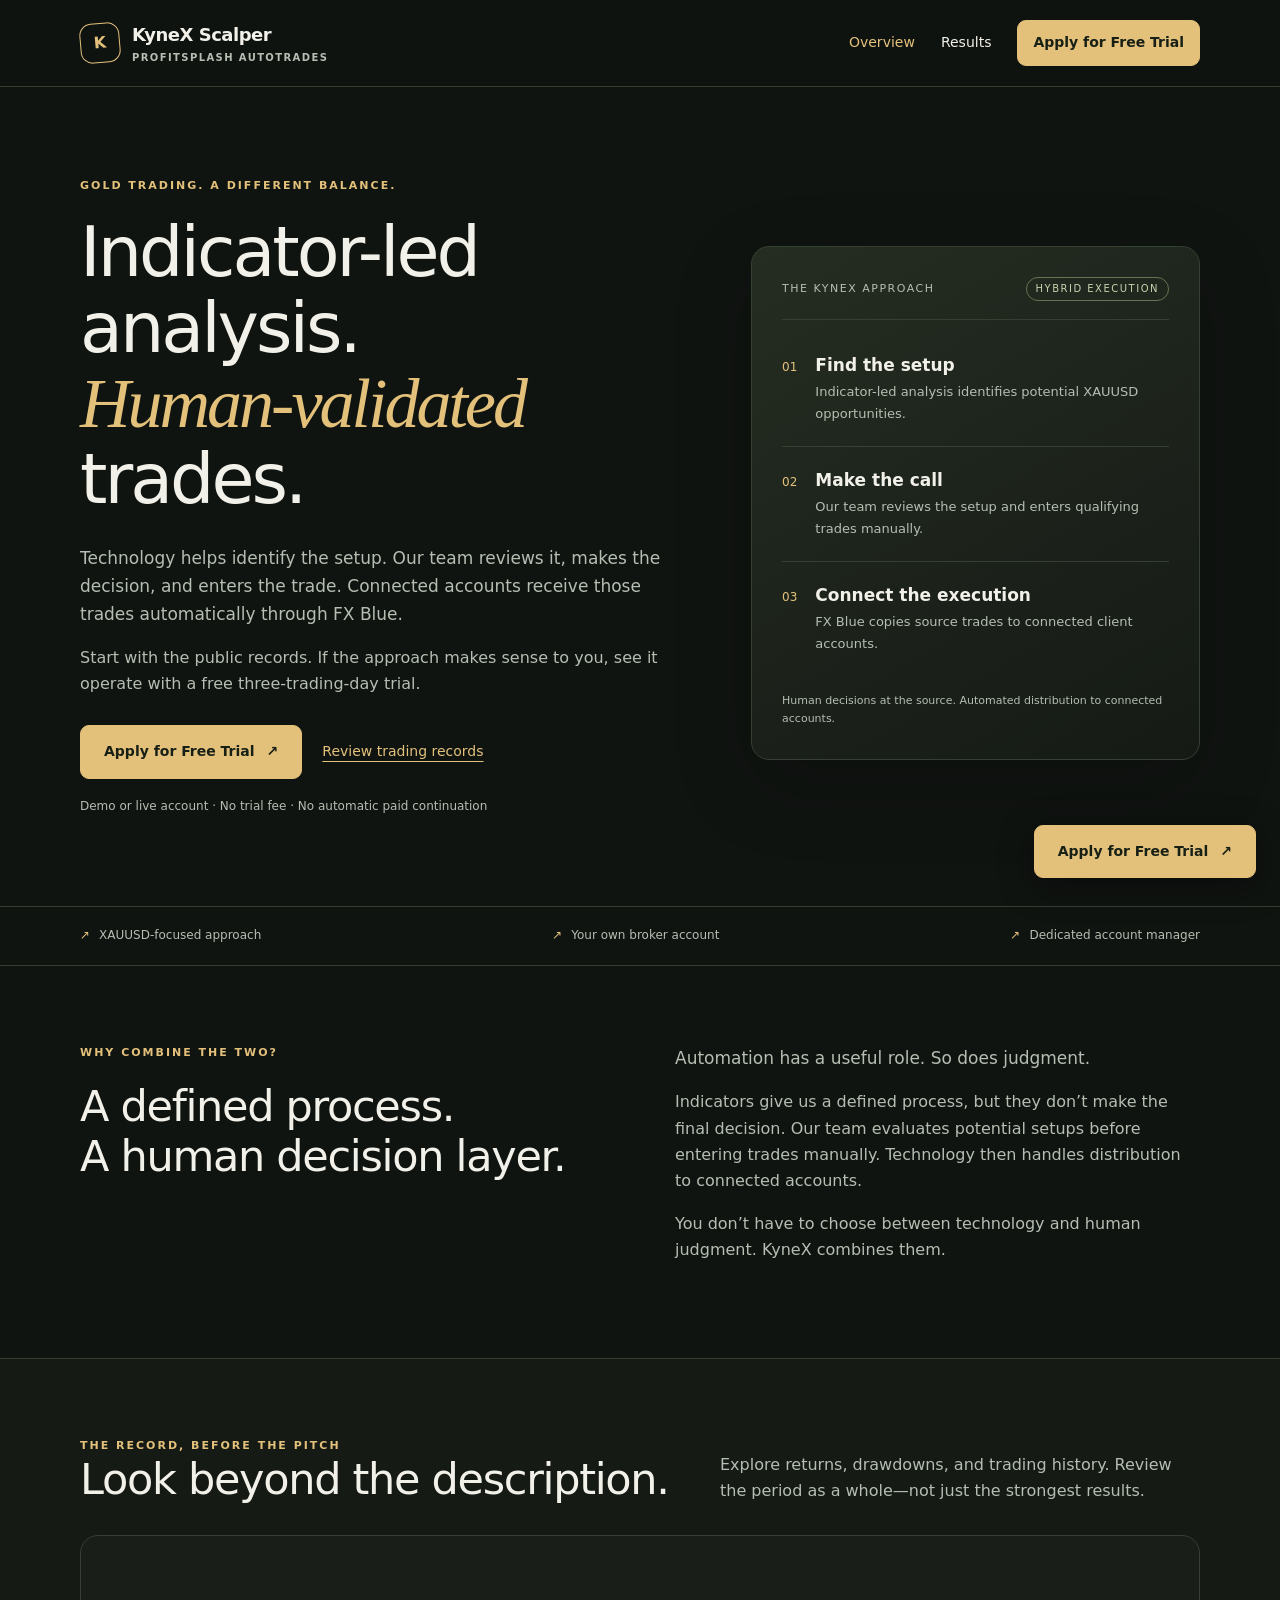
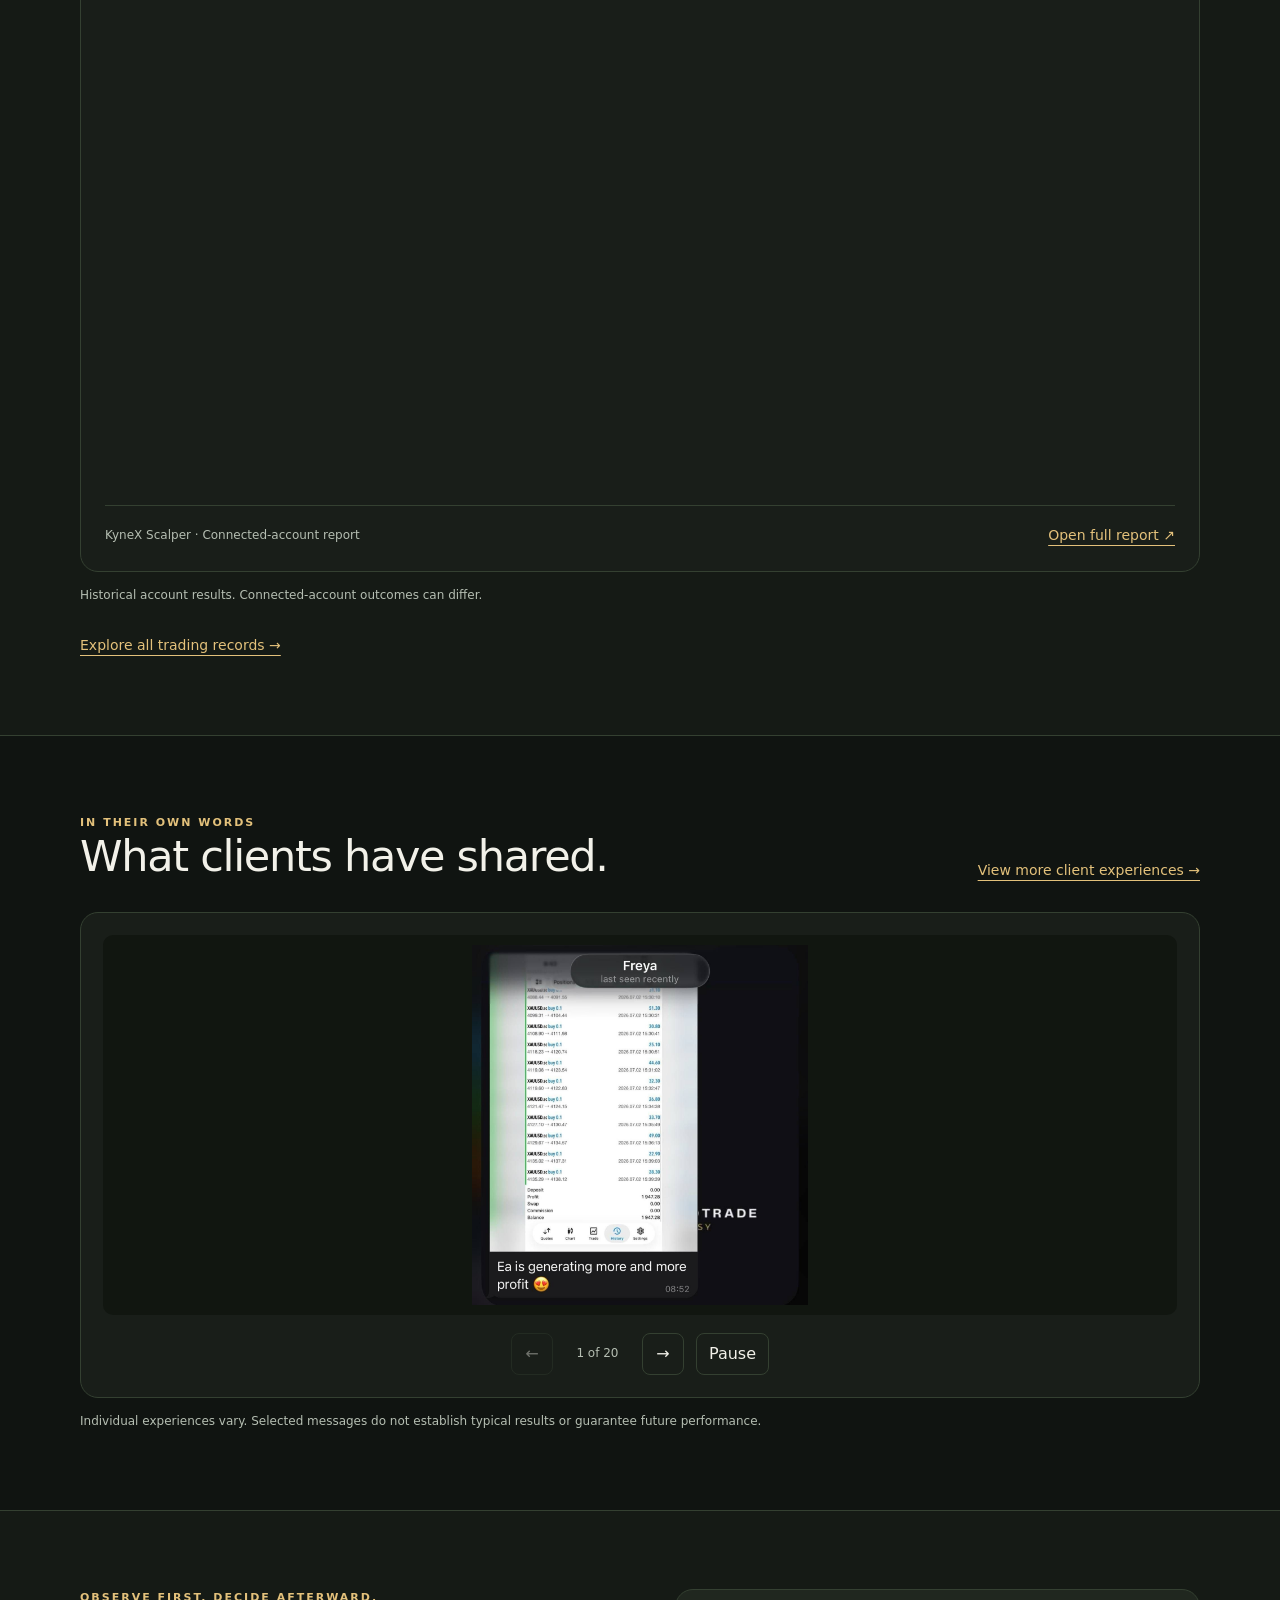
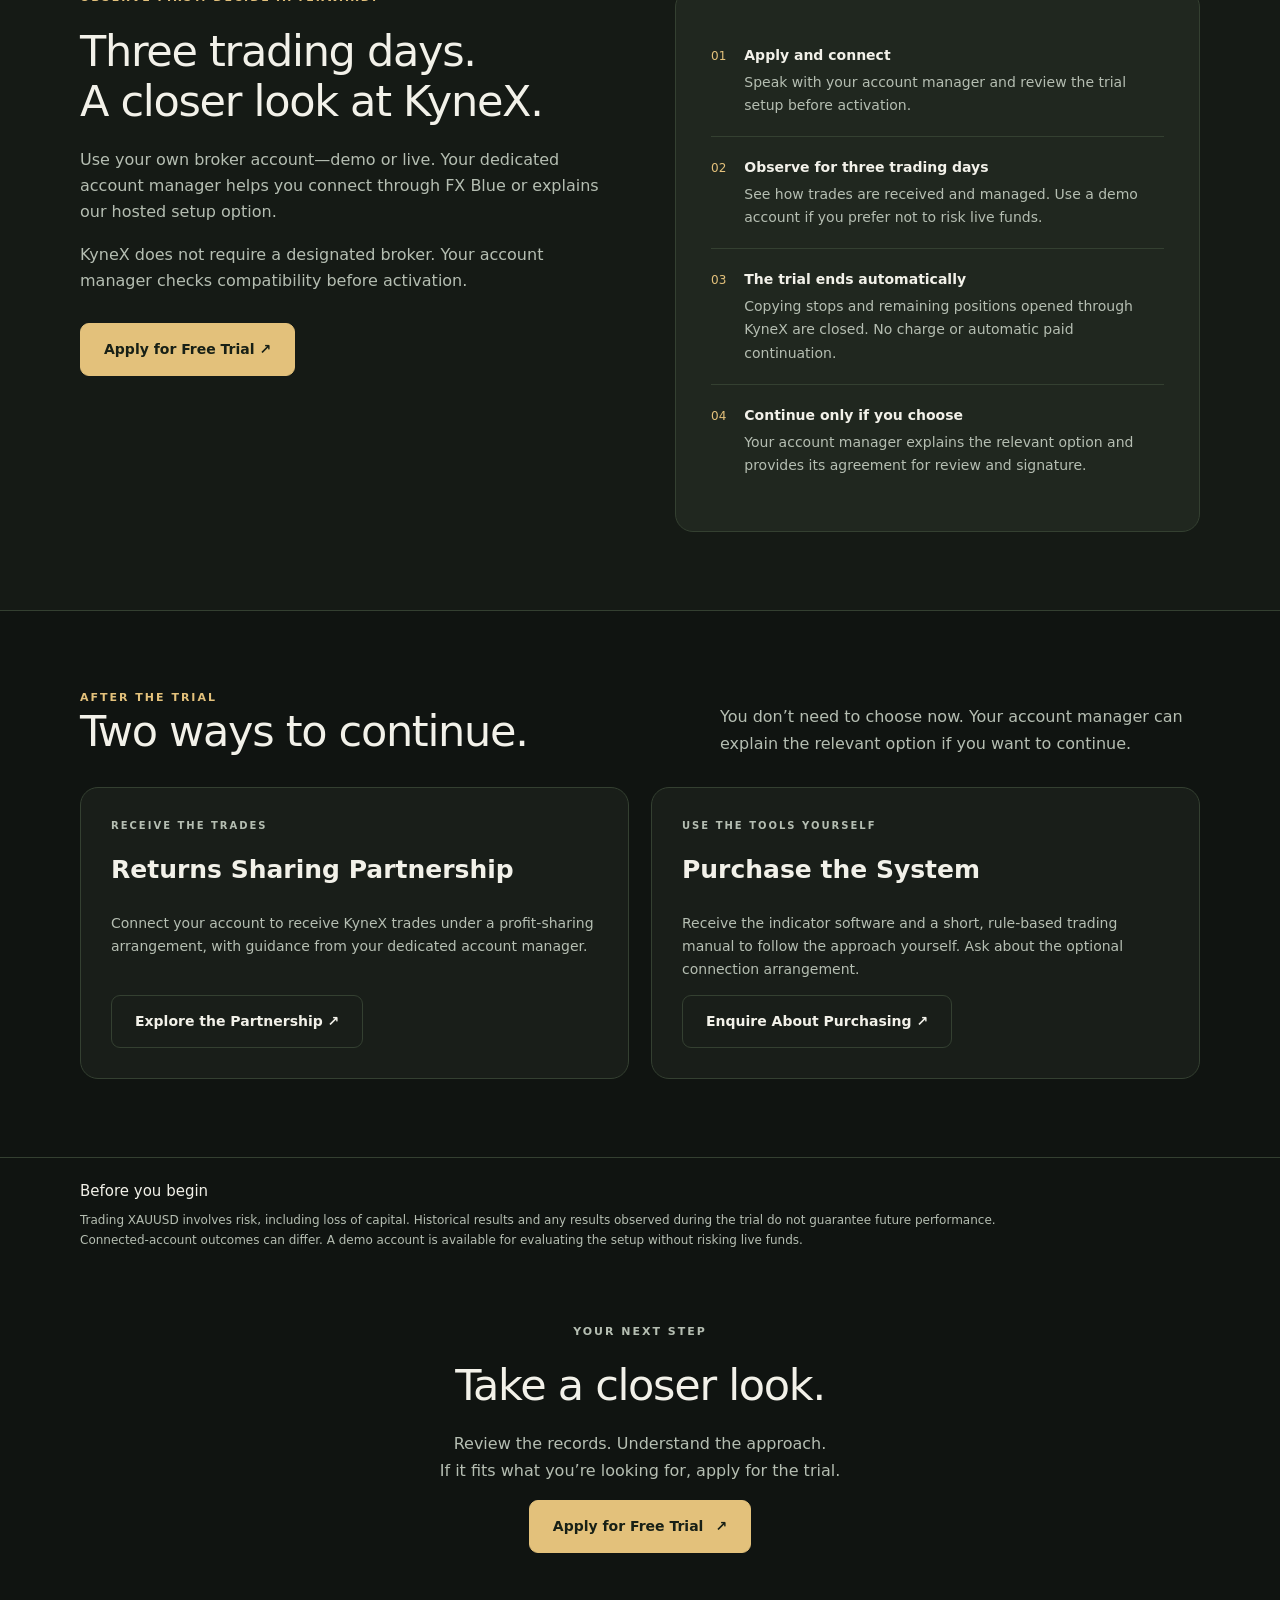
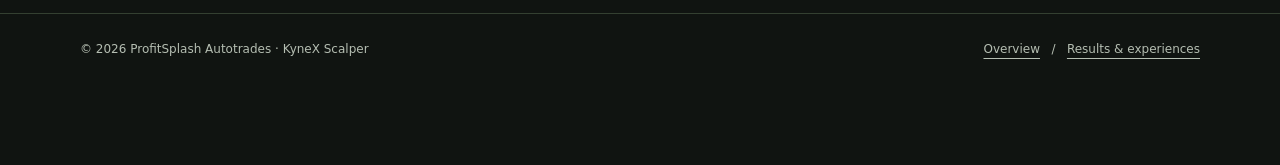
==== commit 90fa0dee: "Update index.html" ====
--- a/kynex-github-pages/index.html
+++ b/kynex-github-pages/index.html
@@ -48,7 +48,7 @@
         <a
           class="btn small"
           data-contact="trial"
-          href="https://t.me/theegreatdavid"
+          href="https://t.me/davlukee"
         >
           Apply for Free Trial
         </a>
@@ -86,7 +86,7 @@
             <a
               class="btn"
               data-contact="trial"
-              href="https://t.me/theegreatdavid"
+              href="https://t.me/davlukee"
             >
               Apply for Free Trial
               <span aria-hidden="true">↗</span>
@@ -394,7 +394,7 @@
             <a
               class="btn"
               data-contact="trial"
-              href="https://t.me/theegreatdavid"
+              href="https://t.me/davlukee"
             >
               Apply for Free Trial ↗
             </a>
@@ -473,7 +473,7 @@
             <a
               class="btn outline"
               data-contact="partnership"
-              href="https://t.me/theegreatdavid"
+              href="https://t.me/davlukee"
             >
               Explore the Partnership ↗
             </a>
@@ -493,7 +493,7 @@
             <a
               class="btn outline"
               data-contact="purchase"
-              href="https://t.me/theegreatdavid"
+              href="https://t.me/davlukee"
             >
               Enquire About Purchasing ↗
             </a>
@@ -533,7 +533,7 @@
       <a
         class="btn"
         data-contact="trial"
-        href="https://t.me/theegreatdavid"
+        href="https://t.me/davlukee"
       >
         Apply for Free Trial
         <span aria-hidden="true">↗</span>
@@ -561,7 +561,7 @@
   <a
     class="btn floating"
     data-contact="trial"
-    href="https://t.me/theegreatdavid"
+    href="https://t.me/davlukee"
   >
     Apply for Free Trial
     <span aria-hidden="true">↗</span>
